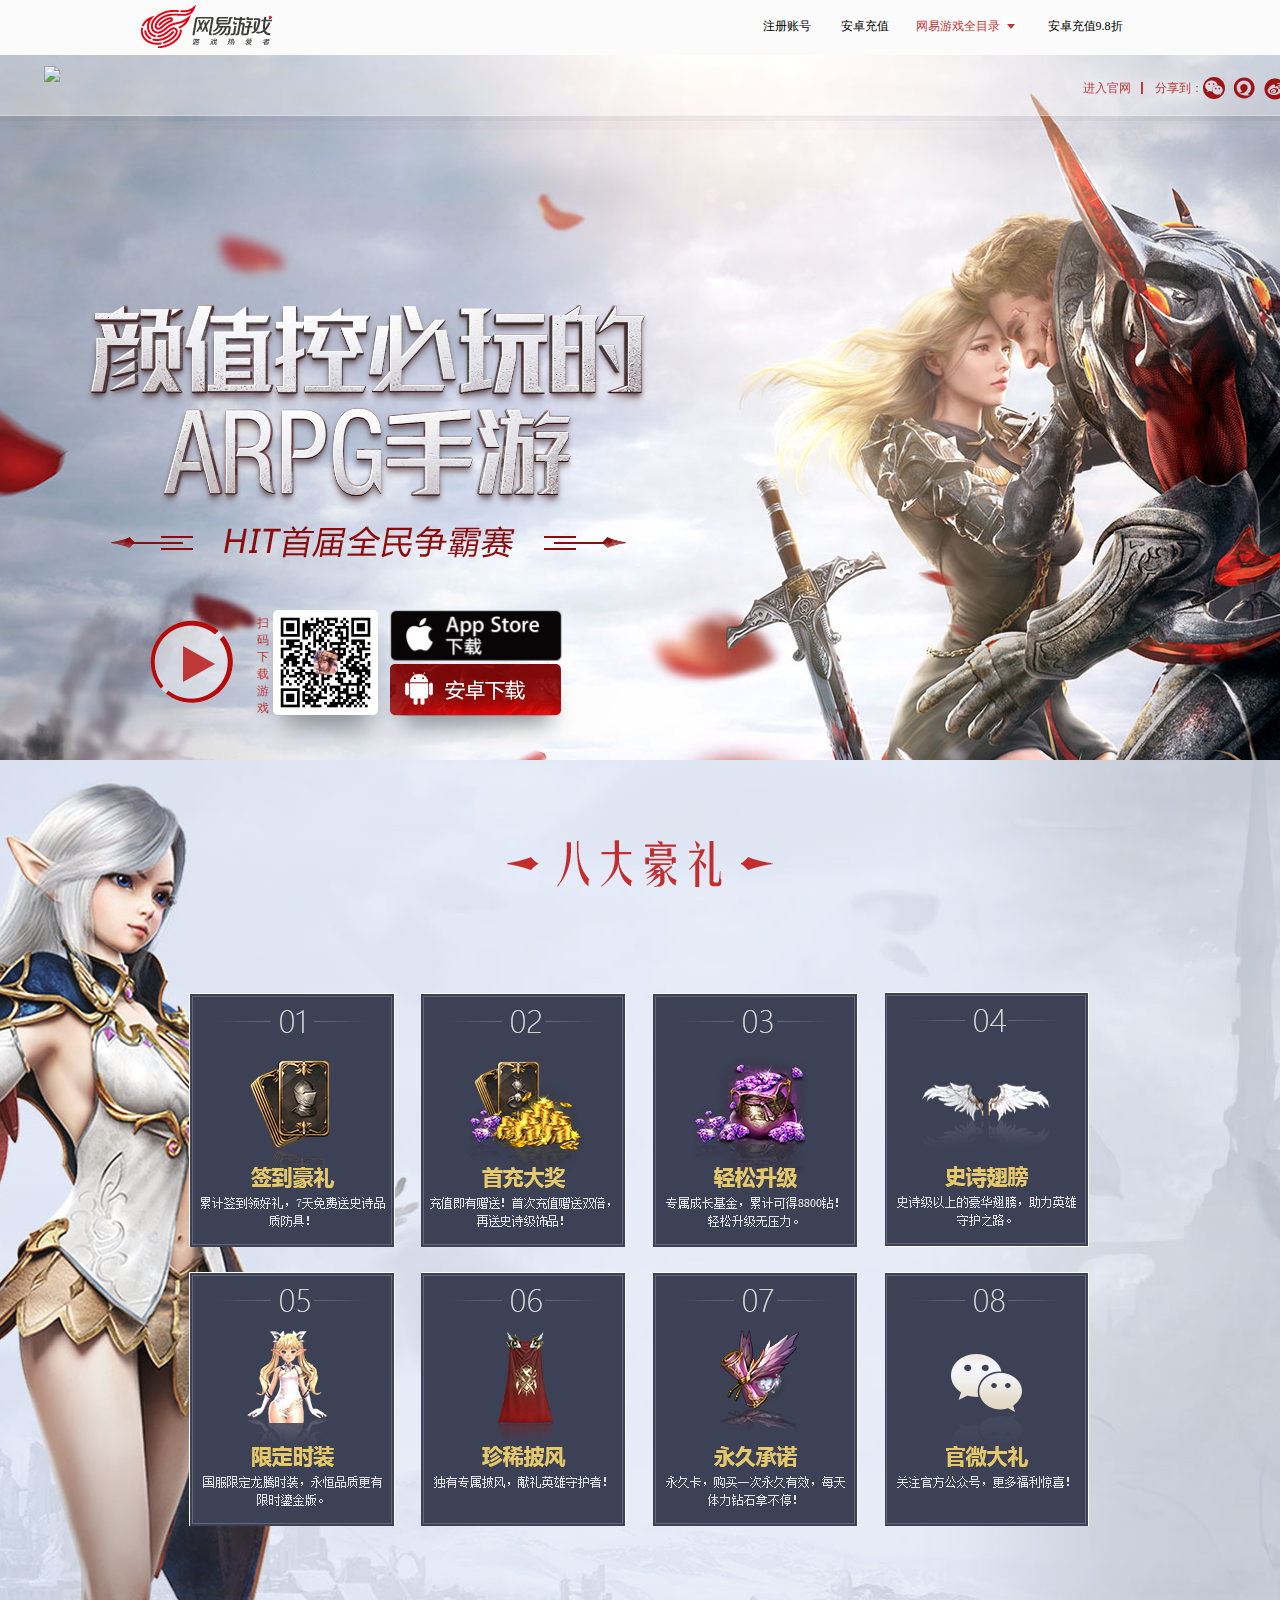
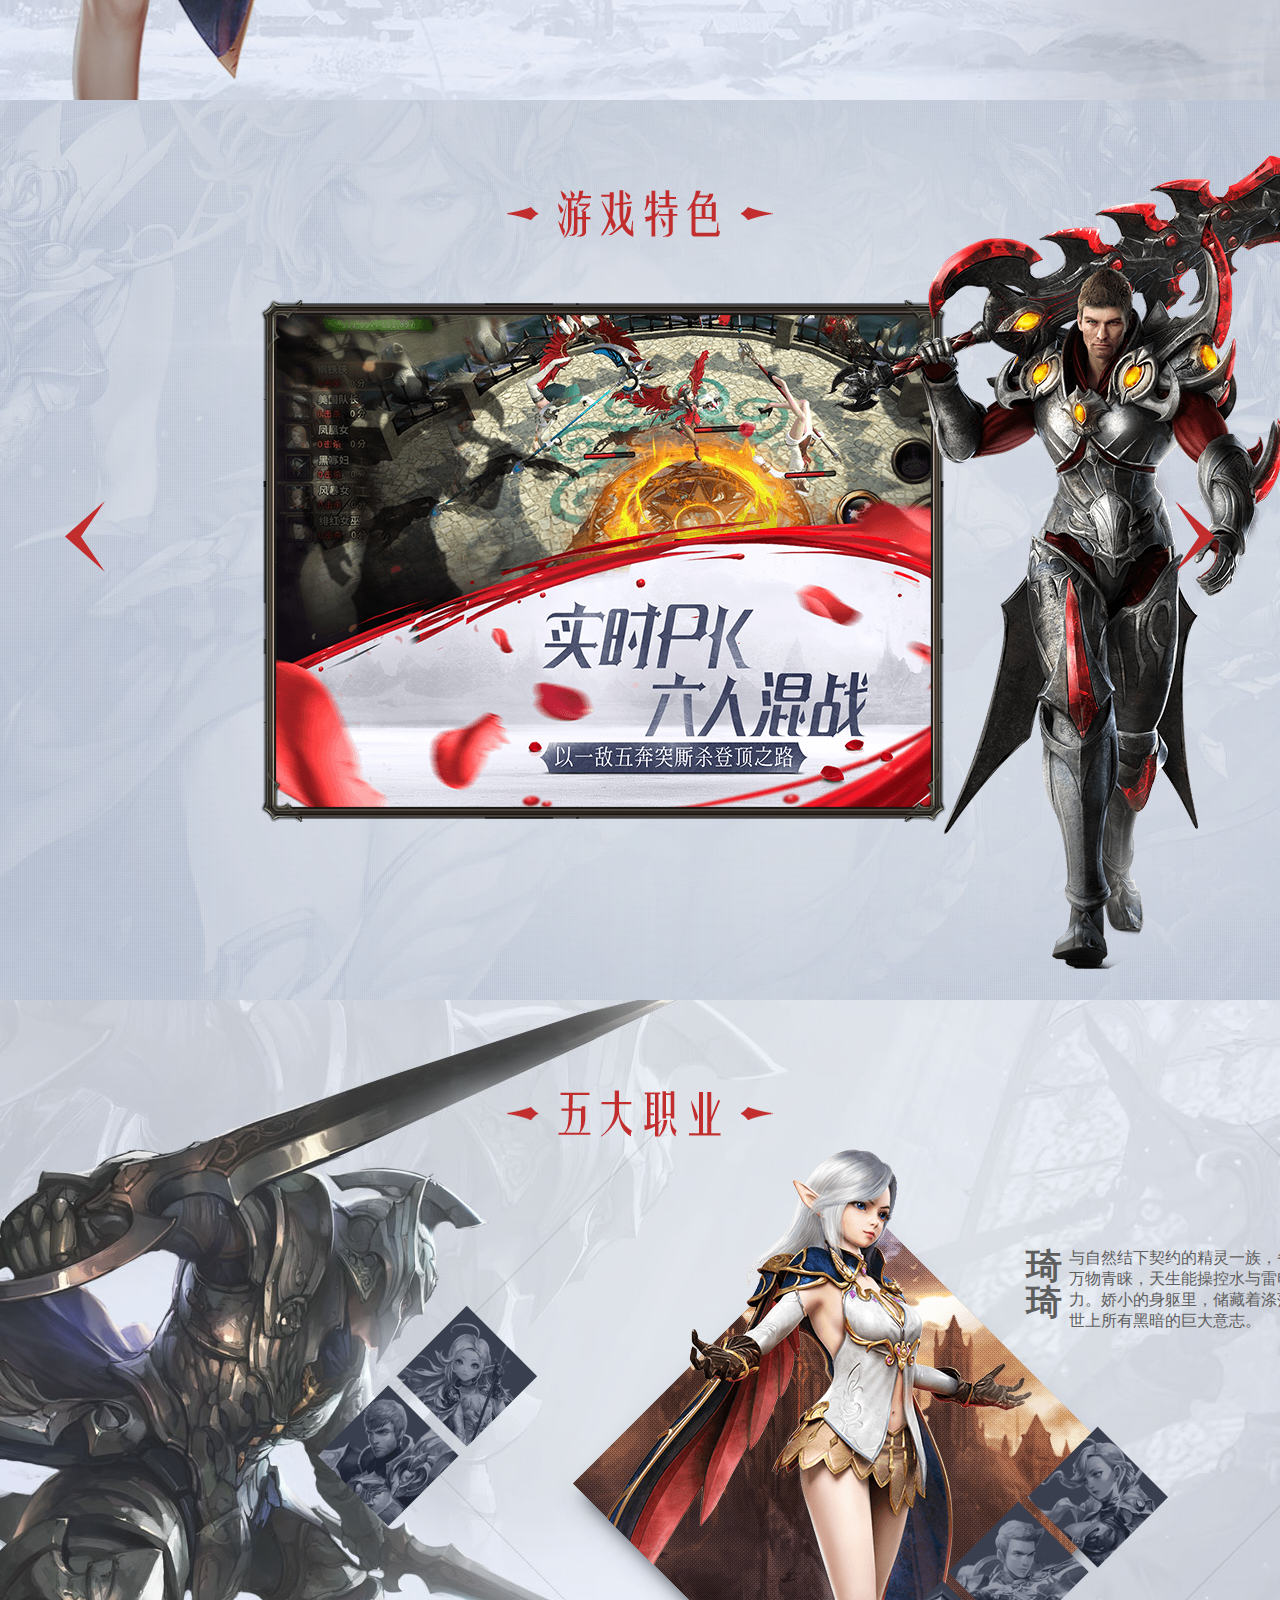
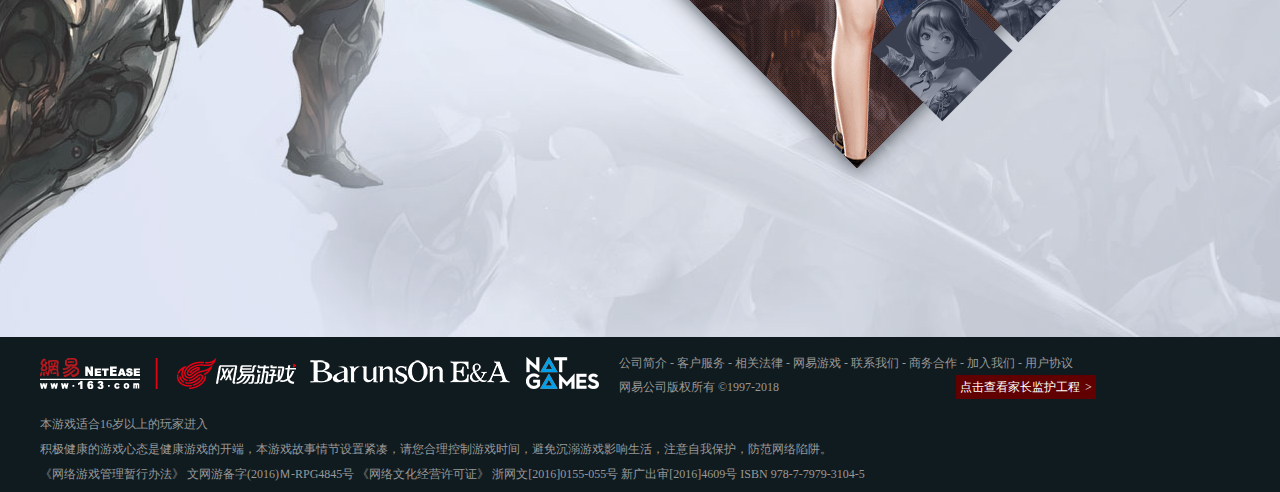
==== home.html @ b58228ae "yy" ====
<!DOCTYPE html>

<html lang="en">
<head>
    <meta charset="UTF-8">
    <title>Title</title>
    <link rel="stylesheet"  href="home.css">
    <script src="home.js"></script>
</head>
<body>
 <div id="header">
     <div id="NIE-topBar" >
         <div id="NIE-mian " class="all_with" >
             <div class="NIE-left"></div>
             <ul class="NIE-right">
                 <li class=""><a>注册账号</a></li>
                 <li><a>安卓充值</a></li>
                 <li class="NIEcontent"><a>网易游戏全目录<span></span></a>
                     <div class="NIE-catalogue NIEtop">
                         <div class="catalogue-left">
                             <b>客户端游戏</b>
                         </div>
                         <div class="catalogue-middle">
                             <b>手机游戏</b>
                         </div>
                         <div class="catalogue-right">
                             <b>游戏辅助</b>
                         </div>
                     </div>
                     <script>
                         var NIEcontent=document.getElementsByClassName("NIEcontent")[0];
                         var NIEtop=document.getElementsByClassName("NIEtop")[0];
                         NIEcontent.onmousemove=function(){
                             NIEtop.style="z-index:999999";
                             NIEtop.style="height:600px";
                             NIEtop.style.transition="height 0.5s";
                         }
                         NIEcontent.onmouseleave=function(){
                             NIEtop.style="height:0px";
                         }
                     </script>
                 </li>
                 <li><a>
                     <div class="NIE-over">
                         <div class="NIEOverTop">安卓充值9.8折</div>
                         <div class="NIEOverBottom">领取网易严选宝箱</div>
                     </div>
                     </a>
                 </li>
             </ul>
         </div>
     </div>
     <div id="NIE-bottomBar">
         <a class="logo">
             <img src="https://webinput.nie.netease.com/img/hit/logo.png/300">
         </a>
         <div class="shareBox">
             <div class="official"><a>进入官网</a></div>
             <div class="share_right"><span>分享到：</span>
                 <ul class="share-img">
                     <li><a class="svgimg"><svg t="1525690722180" class="icon" style="" viewBox="0 0 1024 1024" version="1.1" xmlns="http://www.w3.org/2000/svg" p-id="9076" xmlns:xlink="http://www.w3.org/1999/xlink" width="22" height="22"><defs><style type="text/css"></style></defs><path d="M512 0c-282.784 0-512 229.248-512 512s229.248 512 512 512 512-229.248 512-512-229.248-512-512-512zM393.12 670.048c-39.264 0-76.672-6.816-110.88-19.04l-96.032 64.224 0-3.872 31.136-92.768c-69.984-46.016-115.392-118.592-115.392-200.512 0-139.136 130.368-251.968 291.168-251.968 146.56 0 267.456 93.792 287.808 215.744-61.184 1.76-288.192 26.048-263.232 287.104-8.128 0.576-16.288 1.088-24.576 1.088zM820.576 778.08l19.808 71.04-73.568-44.352c-28.544 10.176-59.776 15.872-92.544 15.872-135.04 0-244.512-95.168-244.512-212.608s109.472-212.608 244.512-212.608c135.04 0 244.512 95.168 244.512 212.608 0 69.664-38.688 131.264-98.176 170.048zM328.352 335.84c0 22.176-17.984 40.16-40.16 40.16s-40.16-17.984-40.16-40.16c0-22.176 17.984-40.16 40.16-40.16s40.16 17.984 40.16 40.16zM537.248 335.84c0 22.176-17.984 40.16-40.16 40.16s-40.16-17.984-40.16-40.16c0-22.176 17.984-40.16 40.16-40.16s40.16 17.984 40.16 40.16zM639.264 544.704c0 22.176-17.984 40.16-40.16 40.16s-40.16-17.984-40.16-40.16c0-22.176 17.984-40.16 40.16-40.16s40.16 17.984 40.16 40.16zM800.544 544.704c0 22.176-17.984 40.16-40.16 40.16s-40.16-17.984-40.16-40.16c0-22.176 17.984-40.16 40.16-40.16s40.16 17.984 40.16 40.16z" fill="#9E1414" p-id="9077"></path></svg></a></li>
                     <li><a class="svgimg"><svg t="1525689443230" class="icon" style="" viewBox="0 0 1024 1024" version="1.1" xmlns="http://www.w3.org/2000/svg" p-id="6026" xmlns:xlink="http://www.w3.org/1999/xlink" width="22" height="22"><defs><style type="text/css"></style></defs><path d="M521.678 28.512c-267.808 0-484.979 217.090-484.979 484.979s217.090 484.979 484.979 484.979c267.808 0 484.979-217.090 484.979-484.979s-217.090-484.979-484.979-484.979zM788.614 836.947c-133.951 59.778-304.591 12.422-378.727-13.722-58.202-18.066-109.54-51.658-149.458-95.745-0.996-0.582-2.115-0.914-3.116-1.468 0.621 0.005 1.263 0.004 1.98 0.208-53.275-59.477-85.708-137.977-85.708-224.028 0-185.723 150.517-336.196 336.18-336.196 185.682 0 336.18 150.517 336.18 336.196 0 119.473-62.356 224.283-156.277 283.881 8.39 10.521 33.034 32.927 99.031 50.907zM675.788 552.381l-0.002-0.208c4.893-16.043 7.553-33.034 7.553-50.571 0-95.745-77.574-173.347-173.323-173.347s-173.347 77.574-173.347 173.347c0 62.412 33.121 116.977 82.604 147.477l-1.566 0.327c-26.512 47.065-76.892 78.901-134.765 78.901-8.057 0-15.883-0.876-23.632-2.113 0.372 0.397 0.857 0.857 1.209 1.263 40.494 21.276 86.543 33.498 135.498 33.498 132.278 0 243.917-87.98 279.812-208.605z" fill="#9E1414" p-id="6027"></path></svg></a></li>
                     <li><a class="svgimg"><svg t="1525689547103" class="icon" style="" viewBox="0 0 1024 1024" version="1.1" xmlns="http://www.w3.org/2000/svg" p-id="6842" xmlns:xlink="http://www.w3.org/1999/xlink" width="24" height="24"><defs><style type="text/css"></style></defs><path d="M468.948485 567.226812c-9.943466 0-18.006096 8.194636-18.006096 18.296715 0 10.104125 8.06263 18.294668 18.006096 18.294668 9.955746 0 18.022469-8.190543 18.022469-18.294668C486.96993 575.420425 478.904231 567.226812 468.948485 567.226812z" p-id="6843" fill="#9E1414"></path><path d="M452.398554 476.909807c-98.516758 13.845333-170.968883 77.792761-161.829735 142.832056 9.140171 65.037249 96.416933 106.535385 194.927551 92.690052 98.528014-13.847379 170.982186-77.794807 161.837922-142.830009C638.192074 504.561587 550.926568 463.062428 452.398554 476.909807zM467.305055 694.718485c-58.59042 11.386328-113.90626-19.583011-123.547851-69.174476-9.639544-49.593512 30.04734-99.029434 88.642876-110.417809 58.599629-11.392468 113.913423 19.576871 123.552967 69.168336C565.595662 633.889071 525.901615 683.324994 467.305055 694.718485z" p-id="6844" fill="#9E1414"></path><path d="M510.976694 62.34493c-248.313435 0-449.610044 201.298656-449.610044 449.610044 0 248.313435 201.296609 449.610044 449.610044 449.610044 248.311389 0 449.610044-201.296609 449.610044-449.610044C960.586738 263.642562 759.288083 62.34493 510.976694 62.34493zM477.958696 768.477372c-154.202011 0-279.211143-81.914638-279.211143-182.953845 0-101.041254 187.218986-260.579807 258.840186-260.579807 30.0412 0 88.965218 22.73991 47.731094 94.771457-2.874467 5.03876 92.997044-41.87676 145.405671-11.021008 52.408627 30.859845 0 80.45131 0 85.959767 0 5.510504 105.253182 5.510504 105.253182 90.86959C755.976664 686.562734 632.163777 768.477372 477.958696 768.477372zM697.381128 394.368906c-17.365506-20.936845-53.06559-16.07921-53.06559-16.07921-7.460925 0.217964-13.239536-5.201465-13.239536-12.426007l0-5.106298c0-7.191796 5.789866-13.956873 12.923334-15.045671 0 0 42.533722-10.854209 75.083046 18.900465 32.544207 29.756721 18.596544 84.040045 18.596544 84.040045-1.168616 7.275707-8.170077 12.936637-15.394618 12.936637l-11.834536 0c-7.129374 0-11.384281-5.557576-9.298783-12.416797C701.149964 449.173093 714.742541 415.309844 697.381128 394.368906zM820.23313 465.303468c-1.170662 10.789741-11.229762 19.430538-22.107507 19.430538l-8.351202 0c-10.945283 0-18.364253-8.668427-16.721847-19.35993 0 0 15.470343-65.494667-20.334117-117.691469-35.806507-52.194756-119.870088-43.272549-119.870088-43.272549-11.086499 0.190335-19.780509-8.082072-19.780509-18.912745l0-9.6815c0-10.865465 8.731872-19.783579 19.504216-20.001543 0 0 87.599104-8.011464 147.270135 49.293683C839.514265 362.412077 820.23313 465.303468 820.23313 465.303468z" p-id="6845" fill="#9E1414"></path><path d="M404.399353 595.809801c-18.032702 8.408507-27.458375 26.359344-21.053502 40.098253 6.402827 13.735839 26.216081 18.049075 44.249807 9.643638 18.038842-8.408507 27.456329-26.359344 21.058618-40.098253C442.24531 591.717599 422.434102 587.398224 404.399353 595.809801z" p-id="6846" fill="#9E1414"></path></svg></a></li>
                     <li><a class="svgimg"><svg t="1525689921163" class="icon" style="" viewBox="0 0 1024 1024" version="1.1" xmlns="http://www.w3.org/2000/svg" p-id="7765" xmlns:xlink="http://www.w3.org/1999/xlink" width="22" height="22"><defs><style type="text/css"></style></defs><path d="M698.280851 403.06383H342.876596l233.940425 40.034042-251.370212 205.072341h381.548936l-225.497873-48.748936 216.782979-196.357447z" fill="#9E1414" p-id="7766"></path><path d="M512 0a512 512 0 1 0 512 512A512 512 0 0 0 512 0z m332.8 420.221277l-130.178723 108.93617 43.302127 277.787234c-8.714894 8.714894-8.987234 8.714894-17.702127 8.714893l-225.770213-138.893617-226.314894 138.893617c-17.429787 0-19.06383 0-19.06383-8.714893l31.046809-277.787234-136.170213-121.46383-47.114893-31.86383h-13.344681v-1.361702l13.344681 1.361702h269.34468l34.587234-61.821276L507.370213 130.723404h17.429787l95.319149 183.285107 34.587234 61.821276h234.212766c8.714894 0 8.714894-5.174468 8.714894 3.540426z" fill="#9E1414" p-id="7767"></path></svg></a></li>
                     <li><a class="svgimg"><svg t="1525688940741" class="icon" style="" viewBox="0 0 1024 1024" version="1.1" xmlns="http://www.w3.org/2000/svg" p-id="5518" xmlns:xlink="http://www.w3.org/1999/xlink" width="21" height="21"><defs><style type="text/css"></style></defs><path d="M512 0C229.376 0 0 229.376 0 512s229.376 512 512 512 512-229.376 512-512S794.624 0 512 0z m320.512 576.512h-256v256H448.512v-256h-256V448.512h256v-256h128v256h256v128z" p-id="5519" fill="#9E1414"></path></svg></a></li>
                 </ul>
             </div>
         </div>
     </div>
 </div>
 <div id="wrp">
     <div id="first-page">
         <div class="aside content">
             <img src="image/content.png">
             <div class="content_text">
                 <div class="content_left">
                     <div class="left_sql"></div>
                     <span></span>
                 </div>
                 <div class="content_middle">
                     <img src="image/pageone_erweima.png">
                 </div>
                 <div class="content_right">
                     <div class="top_button">
                     </div>
                     <div class="botton_button">
                     </div>
                 </div>
             </div>
         </div>
     </div>
     <div id="second-page">
         <div class="second_confirm confirm">
             <span id="secondRemove"></span>
             <script>
             </script>
             <a class="secondLeft"></a>
             <a class="secondRight"></a>
             <div class="second_wall">
                 <div class="second_wrap">
                     <div class="listone">
                         <h1>01&nbsp;签到豪礼</h1>
                         <div class="line"></div>
                     </div>
                     <div class="listone">
                         <h1>02&nbsp;首充大奖</h1>
                         <div class="line"></div>
                     </div>
                     <div class="listone">
                         <h1>03&nbsp;轻松升级</h1>
                         <div class="line"></div>
                     </div>
                     <div class="listone">
                         <h1>04&nbsp;史诗翅膀</h1>
                         <div class="line"></div>
                     </div>
                     <div class="listone">
                         <h1>05&nbsp;限定时装</h1>
                         <div class="line"></div>
                     </div>
                     <div class="listone">
                         <h1>06&nbsp;珍惜披风</h1>
                         <div class="line"></div>
                     </div>
                     <div class="listone">
                         <h1>07&nbsp;永久承诺</h1>
                         <div class="line"></div>
                     </div>
                     <div class="listone">
                         <h1>08&nbsp;官微大礼</h1>
                         <div class="line"></div>
                     </div>
                 </div>
             </div>
         </div>
         <div class="eight_page">
             <img src="image/title-hl_2209bf4.png">
         </div>
         <ul class="second_list">
             <li class="list1" date="0" name="list"></li>
             <li class="list2" date="1" name="list"></li>
             <li class="list3" date="2" name="list"></li>
             <li class="list4" date="3" name="list"></li>
             <li class="list5" date="4" name="list"></li>
             <li class="list6" date="5" name="list"></li>
             <li class="list7" date="6" name="list"></li>
             <li class="list8" date="7" name="list"></li>
         </ul>
         <script>
         </script>
     </div>
     <div id="third-page">
       <div class="feature">
       </div>
         <div class="third_button">
             <a class="thirdLeft" ></a>
             <a class="thirdRight"></a>
         </div>
         <div class="all_img">
             <div class="thirdChange">
                 <div class="third1 third">
                     <img src="image/ts-2-3_707e763.png">
                     <img src="image/ts-2-2_1945a66.png">
                 </div>
                 <div class="third2 third">
                     <img src="image/ts-1-3_7b8d61f.png">
                     <img src="image/ts-1-2_1e4c878.png">
                 </div>
                 <div class="third3 third">
                   <img src="image/ts-5-3_d9b5e34.png">
                   <img src="image/ts-5-2_32ed430.png">
                 </div>
                 <div class="third4 third">
                     <img src="image/ts-4-3_824f643.png">
                     <img src="image/ts-4-2_0fee1e9.png">
                 </div>
                 <div class="third5 third">
                     <img src="image/ts-2-3_707e763.png">
                     <img src="image/ts-2-2_1945a66.png">
                 </div>
             </div>
         </div>
     </div>
     <div id="fourth-page">
       <div class="fiveImg">
       </div>
         <div class="small">
             <a class="smallone smallAll " date="0" judge="0" uage="0">
                 <img src="image/selected_9abb014.png">
             </a>
             <a class="smalltow smallAll " date="1" judge="0" uage="0">
                 <img src="image/selected_9abb014.png">
             </a>
             <a class="smallthree smallAll " date="2" judge="0" uage="0">
                 <img src="image/selected_9abb014.png">
             </a>
             <a class="smallfour smallAll " date="3" judge="0" uage="0">
                 <img src="image/selected_9abb014.png">
             </a>
             <a class="smallfive smallAll " date="4" judge="0" uage="0">
                 <img src="image/selected_9abb014.png">
             </a>
         </div>
         <div class="bottom">
             <div class="fourthone four1">
                 <h1>琦琦</h1>
                 <p>与自然结下契约的精灵一族，备受万物青睐，天生能操控水与雷电之力。娇小的身躯里，储藏着涤荡掉世上所有黑暗的巨大意志。</p>
             </div>
             <div class="fourthone four2">
                 <h1>卢卡斯</h1>
                 <p>游走在光暗之间的独行者，年轻而孤高。双刀是他从不离身的武器，是他戏弄于鼓掌间的艺术，更是他的勋章，见证了他不曾旁落的胜利。</p>
             </div>
             <div class="fourthone four3">
                 <h1>莉娜</h1>
                 <p>冷漠与炙热交织的游猎者，游弋在战场边缘。鸣箭在暗影中沉寂，静待最后的致命一击。箭羽划破时空，独留下失败者的残吼。</p>
             </div>
             <div class="fourthone four4">
                 <h1>修高</h1>
                 <p>女神最忠实的信徒。背负巨剑行走在大地，传递神的旨意。剑身宽厚，一如他的性格，筑起了守护的长堤。</p>
             </div>
             <div class="fourthone four5">
                 <h1>埃尼卡</h1>
                 <p>没有人比她更深谙杀戮的美妙。提着长镰的她，游弋在晨昏交替中，携死神而至。刃上淬满敌人的鲜血，只给对方留下长眠和经久的恐惧。</p>
             </div>
         </div>
         <div class="footer">
             <div class="foot-top footAll">
               <div class="footimg">
                  <img src="image/netease.2.png">
                   <img src="image/nie.2.png">
                   <img src="image/bq-logo1_c5b9ab6.png">
                   <img src="image/natgames.2.png">
               </div>
                 <div class="foottext">
                     <div class="bottontext">
                         点击查看家长监护工程<span style="padding-left: 5px;">&gt;</span>
                     </div>
                     <p>公司简介 - 客户服务 - 相关法律 - 网易游戏 - 联系我们 - 商务合作 - 加入我们 - 用户协议</p>
                     <p>网易公司版权所有 ©1997-2018</p>
                 </div>

             </div>
             <div class="foot-bottom footAll">
                 <p>本游戏适合16岁以上的玩家进入</p>
                 <p>积极健康的游戏心态是健康游戏的开端，本游戏故事情节设置紧凑，请您合理控制游戏时间，避免沉溺游戏影响生活，注意自我保护，防范网络陷阱。</p>
                 <p>《网络游戏管理暂行办法》 文网游备字(2016)Ｍ-RPG4845号 《网络文化经营许可证》 浙网文[2016]0155-055号 新广出审[2016]4609号 ISBN 978-7-7979-3104-5</p>
             </div>
         </div>
     </div>
     <div class="wrapvideoTop">
         <div class="wrapvideo">
             <video controls="controls" src="shipin.mp4"  width="900" height="382" preload style="background-color: black;">
                 <source src="shipin.mp4" type="video/mp4">
             </video>
             <a id="stopvideo"></a>
         </div>
     </div>

 </div>
</body>
<script>

</script>
<script src="home.js"></script>
</html>
---- home.css ----
*{
    margin: 0;
    padding: 0;
}
body{

}
.clearfix{
    clear: both;
}
#header{
    width: 100%;
    position: fixed;
    left: 0;
    top: 0;
    z-index: 1000;
}
.container{

}
#NIE-topBar{

    position: relative;
    z-index: 1000;
    background: #FBFBFB;
    width: 100%;
    height: 55px;
}

#NIE-bottomBar{

}
.all_img{
    width: 100%;
    overflow: hidden;
    height: 1000px;
    position: relative;
}
.thirdChange{
    width: 6144px;
    position: absolute;height: 1000px;
    left: 0px;

}
.third1{
    width: 1536px;
    position: absolute;
    height: 1000px;
    left: 0px;
    overflow: hidden;
}
.third5{
    width: 1536px;
    position: absolute;
    height: 1000px;
    left: 6144px;
    overflow: hidden;
}
.third2{
    width: 1536px;
    position: absolute;
    height: 1000px;
    left: 1536px;
    overflow: hidden;
}
.third3{
    width: 1536px;
    position: absolute;
    height: 1000px;
    left:3072px;
    overflow: hidden;
}
.third4{
    width: 1536px;
    position: absolute;
    height: 1000px;
    left: 4608px;
    overflow: hidden;
}
.all_with{
    width: 1000px;
    margin: 0 auto;

}
.NIE-left{
    margin-top: 5px;
    margin-bottom: 6px;
    width: 133px;
    height: 44px;
    display: block;
    background: url("image/top1.png");
    float: left;

}
.NIE-right{
    list-style: none;
    float: right;
}
.NIE-right li{
    float: left;
    height: 52px;
    line-height: 53px;
    font-size: 12px;
    padding:0px 13px ;
    position: relative;
    margin-right: 4px;
    transition: background ease-in-out 0.33s;

}
.NIE-right>li:nth-child(3){
    color: #BF3838;
    margin-left: -3px!important;
    position: relative;
}
.NIE-right>li:nth-child(3) span{
    display: inline-block;
    width: 14px;
    vertical-align:middle;
    height:14px;
    background: white;
    position: relative;
    margin-left: 3.5px;
    top: -2px;
}
.NIE-right>li:nth-child(3) span:after{
    content: "";
    position: absolute;
    left:50%;
    top: 50%;
    margin-left: -3.5px;
    margin-top: -0.8px;
    /*margin-left: 2px;*/
    border-left: 4px solid transparent;
    border-right: 4px solid transparent;
    border-top:5px solid #BF3838;
}
.NIE-right li:nth-child(4){
    text-align: center;
    height: 52px;
    width: 100px;
    padding: 0px 1px!important;
}

.NIE-over{
    height: 55px;
    overflow:hidden;
    text-align: center;
    position: relative;
}
.NIEOverTop{
    width:100%;
    height: 55px;
    text-align: center;
    position: absolute;
    opacity: 1;
    top: 0px;

}
.NIEOverBottom{
    height: 55px;
    width:100%;
    position: absolute;
    top: 55px;
}
.NIE-right li:after{
    content: "";
    width: 100%;
    height: 3.5px;
    background:#BF3838;
    position: absolute;
    left:0;
    bottom: 0;
    margin-bottom: -3.5px;
    opacity: 0;
}
.NIE-active{
    color:#BF3838 ;
    background-color: #F3F3F3;
    background-image: -webkit-linear-gradient(top,#F3F3F3 0,#FEFEFE 52px);
    background-image: linear-gradient(top,#F3F3F3 0,#FEFEFE 52px);

}
li.NIE-active:after{
    display: block;
    opacity: 1;
}

.NIE-right>li:hover {
    background-color: #F3F3F3;
    background-image: -webkit-linear-gradient(top,#F3F3F3 0,#FEFEFE 52px);

}
.NIE-right>li:hover:after{
    opacity: 1;
}
.NIE-catalogue{
    width: 1000px;
    background: white;
    position: absolute;
    left: -762px;
    top:55px;
    opacity: 1;
    z-index: 12000;
    height:0 ;
    overflow: hidden;
}
.NIE-catalogue b{
    float: left;
    line-height: 39px;
    color: #bc2e2e;
    display: block;
    width: 100%;
    height: 39px;
    font-size: 14px;
    text-indent: 20px;
    background: #f7f7f8;
    overflow: hidden;
    clear: both;
}
.catalogue-left{
    width: 299px;
    float: left;
    height: 600px;
}
.catalogue-middle{
    width: 568px;
    float: left;
    height: 600px;

}
.catalogue-right{
    width: 131px;
    float: left;
    height: 600px;
}
#NIE-bottomBar{
    border-top: 1px solid #d9d9db;
    height: 90px;
    margin-top: -16px;
    position: relative;
    background: url(image/top2.png) center top no-repeat;
}
#NIE-bottomBar .logo{
    display: block;
    float: left;
    width: 300px;
    height: 162.4px;
    position: absolute;
    top: 26px;
    left: 44px;
}
.log img{
    vertical-align: top;
}
.shareBox{
    float:right ;
    font-size: 12px;
    color:  #BF3838 ;
    padding: 50px 0px;
    margin-right: -604px;
    margin-top: -8px;
}
.share_right span{
    display: block;
    float: left;
;
}
#wrap{
    height: 4100px;
    position: absolute;
}
.share-img{
    list-style: none;
    float: left;
    margin-top: -5px;
}
.share-img li{
    float: left;
    margin-right: 8px;
}
.official{
    height: 12px;
    line-height: 12px;
    float: left;
    padding-right: 10px;
    border-right: 2px solid #BF3838;
}
.share_right{
    padding-left: 12px;
    float: left;
    height: 12px;
    line-height: 12px;
}
#first-page{
    width: 100%;
    position: absolute;
    height: 1000px;
    background: url("image/firstpage.jpg") -190px 242px no-repeat;
    top: -240px;
    left: 0;
}
.content{
    width: 1200px;
    height: 100%;
    margin: 0 auto;
    background: transparent;
    position: relative;
}
.content img{
    display: block;
    width: 656px;
    height: 292px;
    position: absolute;
    left: 0;
    top: 520px;
}
.content_text{
    width: auto;
    height: auto;
    background: transparent;
    position: absolute;
    top: 850px;
    left: 110px;
}
.content_left{
    width: 83px;
    height: 83px;
    float: left;
    margin-top: 10px;
}
.content_middle{
    width: 95px;
    height: 95px;
    float: left;
    padding: 5px;
    border-radius: 5px;
    margin-left: 20px;
    background: white;
    position: relative;
    box-shadow: 0px 22px 25px -10px #898E95;
}
.content_middle img{
   width: 95px;
    height: 95px;
    position: absolute;
    left: 50%;
    top:50%;
    margin-left: -47.5px;
    margin-top: -47.5px;
}
.content_right{
    margin-left: 12px;
    width: 172px;
    height: 90px;
    float: left;
}
.top_button{
    background: url("image/button.png");
    background-size: cover;
    height: 51px;
    width: 100%;
}
.botton_button{
    border-radius: 5px;
    width: 100%;
    background-size: cover;
    background: url("image/android_97a554d.png")-22px -5px;
    height: 55px;
    box-shadow: 0px 20px 23px -12px #898E95;
}
.content_middle:after{
    content: "扫码下载游戏";
    width: 15px;
    height: 90px;
    position: absolute;
    z-index: 6;
    font-size: 12px;
    left: -16px;
    color:#BF3838;
}
.content_left{
 position: relative;
    margin-right: 20px;
}
.left_sql{
    width: 0;
    border-left: 32px solid #BF3838;
    border-top: 18px solid transparent;
    border-bottom: 18px solid transparent;
    position: absolute;
    left: 50%;
    top: 50%;
    z-index: 3;
    margin-left: -9px;
    margin-top: -16px;
}
.content_left span{
    width: 83px;
    height: 83px;
    background: url("image/play.png");
    background-size: cover;
    position: absolute;
    z-index: 2;
    animation: play 1.2s;
    animation-iteration-count:infinite;
    animation-timing-function:linear;
    -webkit-animation-timing-function:linear; /* Safari and Chrome */
}
@keyframes play{
    form{
           transform: rotate(0deg);
    }
    to{
        transform: rotate(360deg);
    }
}
#second-page{
    width: 100%;
    height: 1000px;
    position: absolute;
    top: 760px;
    background:url("image/secondpage.jpg")-190px -55px no-repeat;
    background-size: cover;
}
#third-page{
    width: 100%;
    height: 1000px;
    position: absolute;
    top: 1700px;
    background: url("image/thirdpage.jpg") -200px -30px no-repeat;
}
.eight_page{
    width: 266px;
    margin: 80px  auto 0;
}
.second_confirm{
    display: none;
    width: 780px;
    height: 490px;
    padding: 15px 10px;
    background: indianred;
    position: fixed;
    z-index: 10000;
    left: 50%;
    top: 50%;
    background: url("image/wbg_3c6a137.jpg");
    margin-left: -400px;
    margin-top:-260px ;
}
.line{
    width: 780px;
    height: 0.5px;
    background: black;
}
.secondLeft{
    display: inline-block;
    width: 40px;
    height: 71px;
    position: absolute;
    z-index: 40;
    top: 50%;
    margin-top: -35px;
    margin-left: -60px;
    background: url("image/prev_292338b.png");
}
.second_wrap{
    overflow: hidden;
    width: 6240px;
    position: absolute;
    left:0px;
}
.listone{
    width:780px;
}
.listone h1{
    padding: 10px 0px 25px 30px;
    color: #8D0505;
    font-size: 26px;
}
.second_wall{
    width: 780px;
    height: 1000px;
    position: relative;
    overflow: hidden;

}
.listone{
    float: left;
}
.secondRight{
    display: inline-block;
    background: url("image/prev_292338b.png");
    position: absolute;
    width: 40px;
    height: 71px;
    z-index: 50;
    margin-top: -35px;
    margin-right: -50px;
    transform: rotate(180deg);
    top: 50%;
    right: 0;
}
.second_confirm span{
    width: 35px;
    height: 34px;
    background: url("image/icon-close_28eeeda.png");
    z-index: 40;
    top: 0px;
    position:absolute;
    right:-40px;
}
.second_list{
    width: 928px;
    list-style: none;
    margin: 100px auto 0;
}
.second_list li{
    width: 206px;
    margin: 0 13px 24px;
    height: 255px;
    background: yellow;
    float: left;
}
.list1{
    background: url("image/item-bg_9ced9db.png") no-repeat!important;
}
.list2{
    background: url("image/item-bg_9ced9db.png")-232px 0px no-repeat!important;
}
.list3{
    background: url("image/item-bg_9ced9db.png")-464px 0px no-repeat!important;
}
.list4{
    background: url("image/item-bg_9ced9db.png")-696px 0 no-repeat!important;
}
.list5{
    background: url("image/item-bg_9ced9db.png")0 -279px no-repeat!important;
}
.list6{
    background: url("image/item-bg_9ced9db.png")-232px -279px no-repeat!important;
}
.list7{
    background: url("image/item-bg_9ced9db.png")-464px -279px no-repeat!important;
}
.list8{
    background: url("image/item-bg_9ced9db.png")-696px -279px no-repeat!important;
}
.list1:hover{
    background: url("image/item-bg-h_acdfaff.png") no-repeat!important;
}
.list2:hover{
    background: url("image/item-bg-h_acdfaff.png")-232px 0px no-repeat!important;
}
.list3:hover{
    background: url("image/item-bg-h_acdfaff.png")-464px 0px no-repeat!important;
}
.list4:hover{
    background: url("image/item-bg-h_acdfaff.png")-696px 0 no-repeat!important;
}
.list5:hover{
    background: url("image/item-bg-h_acdfaff.png")0 -279px no-repeat!important;
}
.list6:hover{
    background: url("image/item-bg-h_acdfaff.png")-232px -279px no-repeat!important;
}
.list7:hover{
    background: url("image/item-bg-h_acdfaff.png")-464px -279px no-repeat!important;
}
.list8:hover{
    background: url("image/item-bg-h_acdfaff.png")-696px -279px no-repeat!important;
}
.feature{
    width: 266px;
    height: 48px;
    background: url("image/title-ts_af083aa.png")no-repeat;
    left: 50%;
    top: 0px;
    margin-left: -133px;
  margin-top: 90px;
    position: absolute;
    z-index: 30;
}
.thirdLeft{
    display: inline-block;
    background: url("image/prev_292338b.png");
    position: absolute;
    width: 40px;
    height: 71px;
    z-index: 60;
    margin-top: -35px;
    margin-right: 25px;
    transform: rotate(180deg);
    top: 50%;
    right: 0;
}
.third1 img:nth-child(1){
    position: absolute;
    left:-700px;
    top:200px;
}
.third1 img:nth-child(2){
    position: absolute;
    right:-650px;
    top:-40px;
}
.third2 img:nth-child(1){
    position: absolute;
    left:-700px;
    top:200px;
}
.third2 img:nth-child(2){
    position: absolute;
    right:-1000px;
    top:140px;
}
.third3 img:nth-child(1){
    position: absolute;
    left:-700px;
    top:200px;
}
.third3 img:nth-child(2){
    position: absolute;
    right:-650px;
    top:50px;
}
.third4 img:nth-child(1){
    position: absolute;
    left:-700px;
    top:200px;
}
.third4 img:nth-child(2){
    position: absolute;
    right:-650px;
    top:50px;
}
.third5 img:nth-child(1){
    position: absolute;
    left:-700px;
    top:200px;
}
.third5 img:nth-child(2){
    position: absolute;
    right:-650px;
    top:-40px;
}
.thirdRight{
    display: inline-block;
    background: url("image/prev_292338b.png");
    position: absolute;
    width: 40px;
    height: 71px;
    z-index: 60;
    margin-top: -35px;
    margin-left: 25px;
    top: 50%;
    left: 0;
}
.third_button{
    width: 1200px;
    top: 400px;
    height: 71px;
    position: absolute;
    z-index: 8;
    left: 50%;
    margin-left: -600px;
}
#fourth-page{
    width: 100%;
    position: absolute;
    background: url("image/fourpage.jpg")-170px -55px no-repeat;
    height: 1000px;
    z-index: 1;
    top: 2600px;
}
.fiveImg{
    width: 266px;
    height: 47px;
    background: url("image/title-job_cc76105.png");
    margin: 90px  auto;

}
.small{
    position: absolute;
    width: 1000px;
    height: 400px;
    left: 50%;
    margin-left: -500px;
}
.smallone{
    position: absolute;
    z-index: 10;
    left: 256px;
    top:78px;
    width: 142px;
    background: url("image/avatar-1_0788f28.png");
    height: 142px;
}
.smallAll img{
    width: 153px;
    position: absolute;
    left:50%;
    z-index: -1;
    top: 50%;
    margin-top: -76.5px;
    margin-left: -76.5px;
    opacity: 0;



}
.smallimg{
    width: 142px;
    position: absolute;
    left:50%;
    top: 50%;
    margin-top: -72px;
    margin-left: -72px;
}

.smalltow{
    position: absolute;
    z-index: 10;
    left: 177px;
    top:158px;
    width: 142px;
    background: url("image/avatar-2_1b49ddc.png")no-repeat;
    height: 142px;
}
.smallthree{
    position: absolute;
    z-index: 10;
    left: 887px;
    top:199px;
    width: 142px;
    background: url("image/avatar-3_7f9fe94.png")no-repeat;
    height: 142px;
}
.smallfour{
    position: absolute;
    z-index: 10;
    left: 808px;
    top:274px;
    width: 142px;
    background: url("image/avatar-4_67ff066.png")no-repeat;
    height: 142px;
}
.smallfive{
    position: absolute;
    z-index: 10;
    left: 730.5px;
    top:352.5px;
    width: 142px;
    background: url("image/avatar-5_79c8db5.png")no-repeat;
    height: 142px;
}
.bottom{
    width: 605px;
    height: 605px;
    position: absolute;
    left: 555px;
    top: 195px;
    background: url("image/person-bg_309a69b.png");
}
.fourthone{
    position: absolute;
    z-index: 5;



}
.four1{
    width: 426px;
    height: 620px;
    margin-left:51px;
    position: absolute;
    top: -47px;
    z-index: 5;
    background:url("image/person-2_937d7f4.png");
}
.four2{
    width: 623px;
    height: 571px;
    left: -85px;
    top: -78px;
    background:url("image/person-4_723214e.png")no-repeat;
    opacity: 0;
}
.four3{
    width: 446px;
    height: 604px;
    left: 87px;
    top: -61px;
    background:url("image/person-5_edd37b6.png");
    opacity: 0;

}
.four4{
    width: 661px;
    height: 713px;
    background:url("image/person-3_47d7837.png");
    left: 15px;
    top: -140px;
    opacity: 0;
}
.four5{
    width: 622px;
    height: 787px;
    top:-95px;
    left: -60px;
    background:url("image/person-1_d19fd0a.png");
    opacity: 0;
}
.fourthactive{
    opacity: 1;
}
.four1  h1{
    width: 30px;
    font-size: 36px;
    line-height: 36px;
    color: #5E5E5E;
    float: left;
    margin-left: 420px;
    margin-top: 100px;
}
.four1 p{
    position: absolute;
    display: block;
    left: 463px;
    top: 100px;
    width: 255px;
    color: #5E5E5E;
}
.four2  h1{
     width: 30px;
     font-size: 36px;
     line-height: 36px;
     color: #5E5E5E;
     float: left;
     margin-left: 555px;
     margin-top: 133px;
 }
.four2 p{
    position: absolute;
    display: block;
    left: 600px;
    top: 132px;
    width: 255px;
    color: #5E5E5E;
}
.smallAll{
}
.four3  h1{
    width: 30px;
    font-size: 36px;
    line-height: 36px;
    color: #5E5E5E;
    float: left;
    margin-left: 385px;
    margin-top: 121px;
    opacity: 0;

}
.four3 p{
    position: absolute;
    display: block;
    left: 425px;
    top: 116px;
    width: 255px;
    color: #5E5E5E;
    opacity: 0;

}
.four4  h1{
    width: 30px;
    font-size: 36px;
    line-height: 36px;
    color: #5E5E5E;
    float: left;
    margin-left: 456px;
    margin-top: 196px;
    opacity: 0;

}
.four4 p{
    position: absolute;
    display: block;
    left: 497px;
    top: 194px;
    width: 255px;
    color: #5E5E5E;
    opacity: 0;

}
.four5  h1{
    width: 30px;
    font-size: 36px;
    line-height: 36px;
    color: #5E5E5E;
    float: left;
    margin-left: 530px;
    margin-top: 150px;
    opacity: 0;
}
.four5 p{
    position: absolute;
    display: block;
    left: 573px;
    top: 149px;
    width: 255px;
    color: #5E5E5E;
    opacity: 0;

}
.footer{
    width: 100%;
    background: #101B1F;
    height: 155px;
    margin-top: 800px;
}
.footAll{
    width: 1200px;
    margin: 0 auto;
}
.foot-top{
  padding-top: 20px;
    position: relative;
}
.foot-bottom{

}
.footimg img:nth-child(3){
    margin-left: 10px;
    position: relative;
    top: -5px;
}
.footimg img:nth-child(4){
    margin-left: 12px;
}
.footimg{
    float: left;
}
.foottext{
    float: left;
}
.foottext {
    font-size: 12px;
    color: #999999;
    margin-top: -2px;
    margin-left: 20px;
}
.foottext p:nth-child(2){
    margin-bottom: 7px;
}
.bottontext{
    text-align: center;
    width: 140px;
    height: 24px;
    line-height: 24px;
    background: #610000;
    position: absolute;
    right: 144px;
    top: 38px;
    color: white;
}
.foot-bottom{
    padding-top: 20px;
    clear: both;
    font-size: 12px;
    color: #999999;
}
.foot-bottom p{
    margin-bottom: 8px;
}
.NIE-catalogue{
    opacity: 0.95;
}
.wrapvideo{
    width: 900px;
    height: 382px;
    position: relative;
    z-index: 1200;
    left: 50%;
    top: 50%;
    margin-left: -450px;
    margin-top: -191px;
}
.wrapvideoTop{
    position: fixed;
    z-index: 8000;
    width: 100%;
    height: 100%;
    background: #4A4848;
    background:rgba(74,72,72,.9);
    display: none;

}
.wrapvideoTop a{
    width: 35px;
    height: 34px;
    background: url("image/icon-close_28eeeda.png");
    z-index: 40;
    top: 0px;
    position:absolute;
    right:-40px;
}
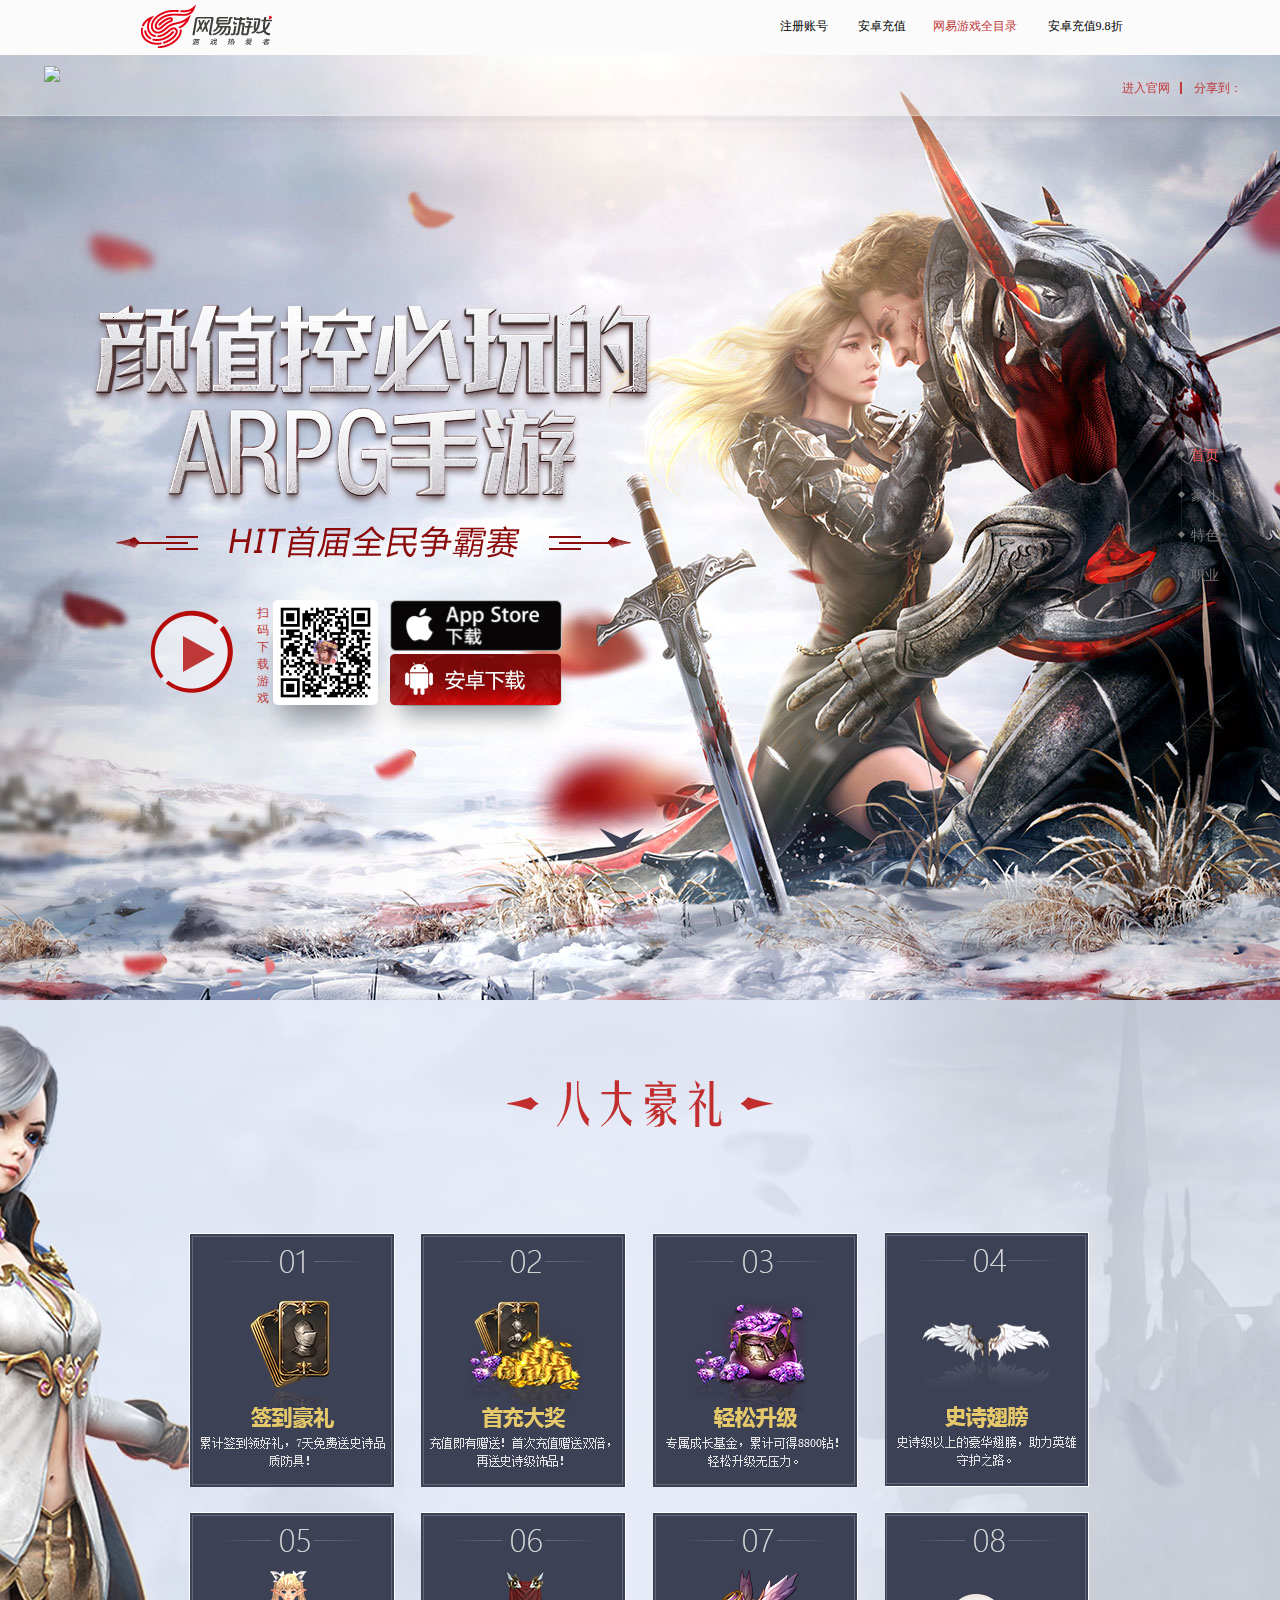
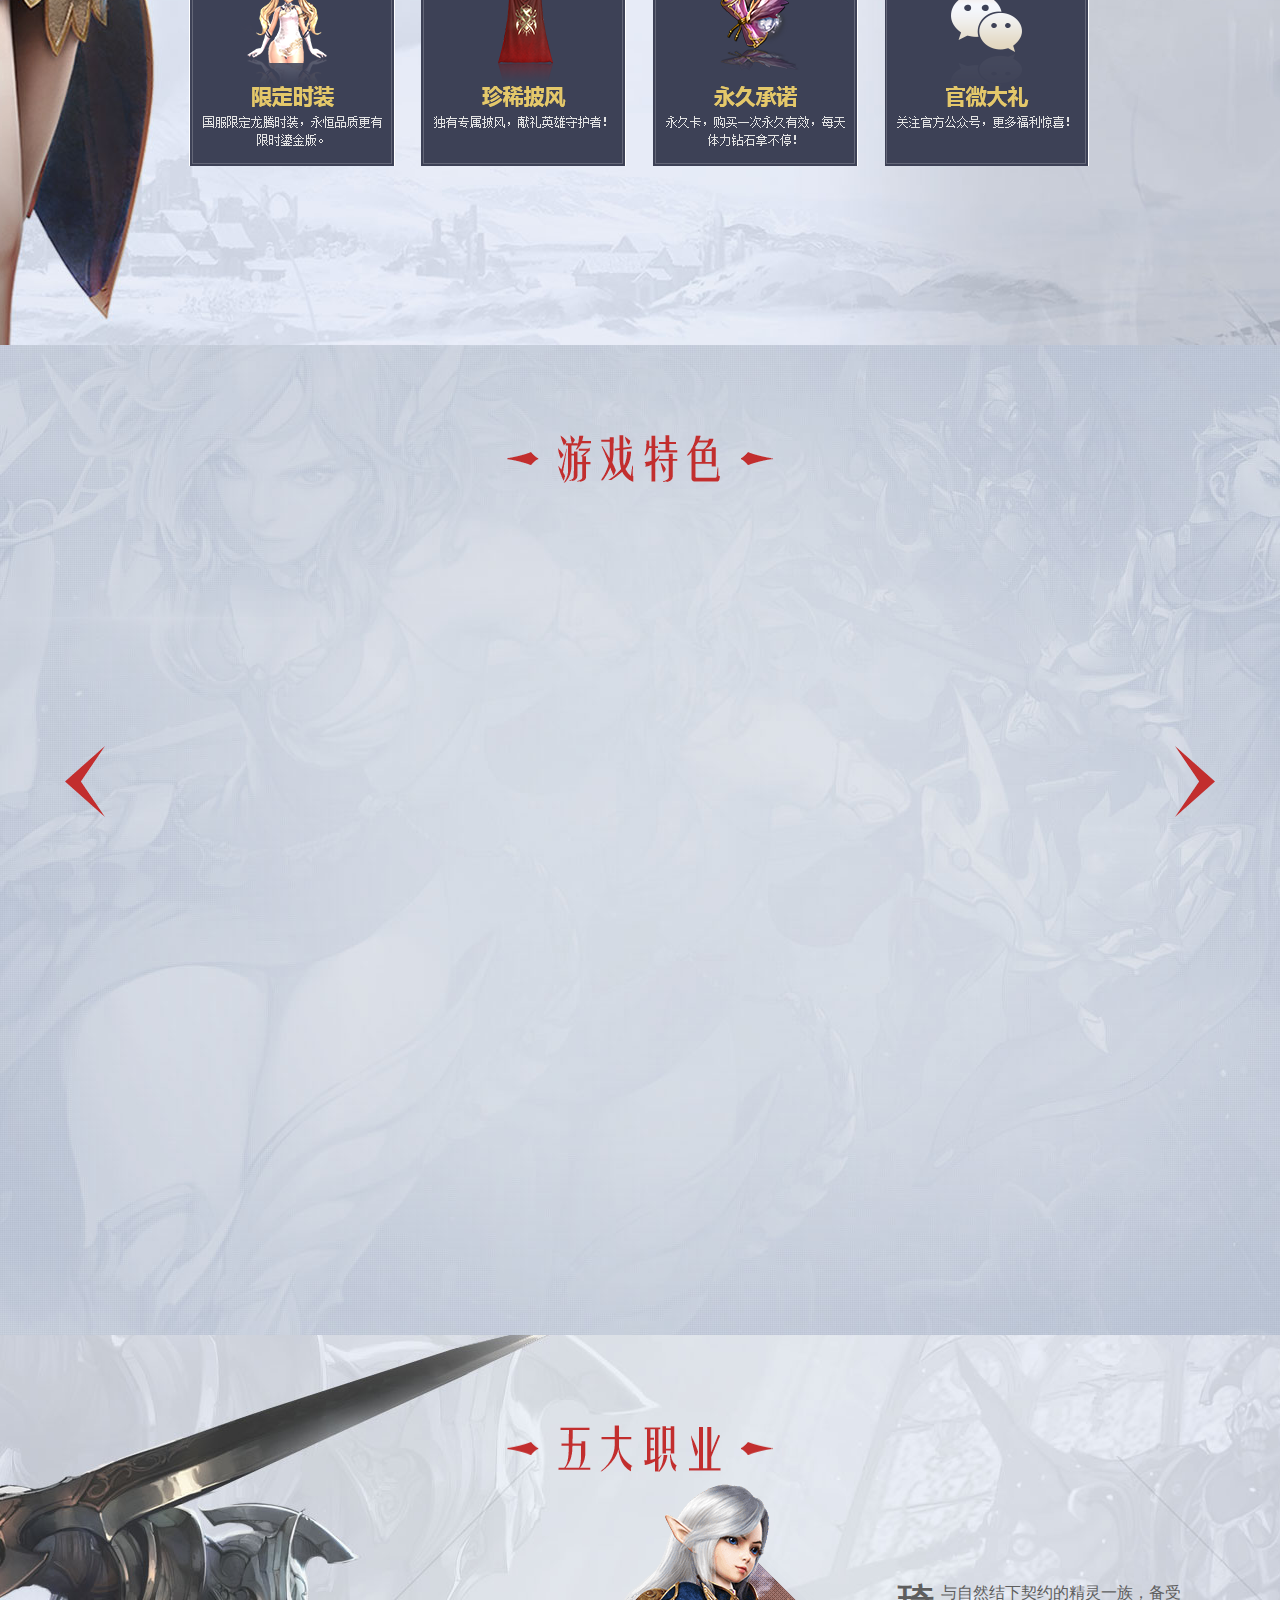
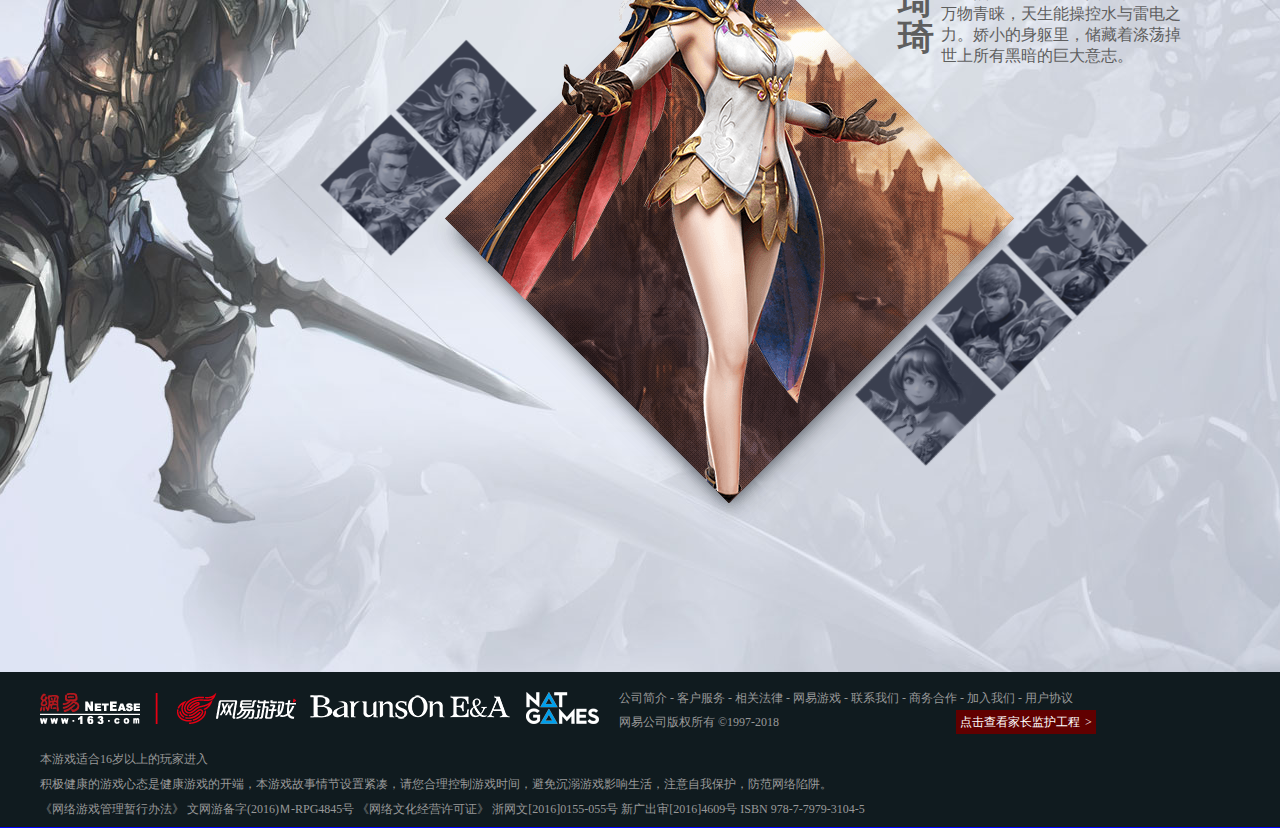
==== commit fd0e6ddd: "1" ====
--- a/home.html
+++ b/home.html
@@ -5,9 +5,11 @@
     <meta charset="UTF-8">
     <title>Title</title>
     <link rel="stylesheet"  href="home.css">
+
+    <script src="jquery-3.2.1.min.js"></script>
     <script src="home.js"></script>
 </head>
-<body>
+<body >
  <div id="header">
      <div id="NIE-topBar" >
          <div id="NIE-mian " class="all_with" >
@@ -19,12 +21,147 @@
                      <div class="NIE-catalogue NIEtop">
                          <div class="catalogue-left">
                              <b>客户端游戏</b>
+                             <div class="moregame">更多热门端游</div>
+                             <div class="catalogueLeft">
+                                 <h3>角色扮演</h3>
+                                 <ul class="catelist">
+                                     <li><a>梦幻西游电脑版<span></span></a></li>
+                                     <li><a>大话2经典版<span></span></a></li>
+                                     <li><a>天下3<span></span></a></li>
+                                     <li><a>新倩女幽魂<span></span></a>
+                                     <li><a>逆水寒<span></span></a></li>
+                                     <li><a>天谕<span></span></a></li>
+                                     <li><a>龙魂时刻<span></span></a></li>
+                                     <li><a>泰亚史诗<span></span></a>
+                                     <li><a>大话免费版<span></span></a></li>
+                                     <li><a>新大话3经典版<span></span></a></li>
+                                     <li><a>新大话3免费版<span></span></a>
+                                     <li><a>镇魔曲<span></span></a></li>
+                                     <li><a>大唐无双<span></span></a></li>
+                                     <li><a>武魂2<span></span></a></li>
+                                     <li><a>魔兽世界<span></span></a></li>
+                                 </ul>
+                             </div>
+                             <div class="catalogueRight">
+                                 <h3>竞技/休闲</h3>
+                                 <ul class="catelist catelist1">
+                                     <li><a>我的世界<span></span></a></li>
+                                     <li><a>守望先锋<span></span></a></li>
+                                     <li><a>突击英雄<span></span></a></li>
+                                     <li><a>无尽战区<span></span></a>
+                                     <li><a>战意<span></span></a></li>
+                                     <li><a>秘境对决</a></li>
+                                     <li><a>风暴英雄</a></li>
+                                     <li><a>星际争霸Ⅱ</a>
+                                     <li><a>英雄三国</a></li>
+                                     <li><a>炉石传说</a></li>
+                                 </ul>
+                             </div>
+
                          </div>
                          <div class="catalogue-middle">
+                             <div class="moregame more1">更多热门手游</div>
+                             <div class="diver"></div>
                              <b>手机游戏</b>
+                             <div class="catalogueLeft catalogueLeft1 ">
+                                 <h3>热门推荐</h3>
+                                 <ul class="catelist catelistLeft">
+                                     <li><a>梦幻西游手游<span></span></a></li>
+                                     <li><a>大话西游手游<span></span></a></li>
+                                     <li><a>倩女幽魂手游<span></span></a></li>
+                                     <li><a>阴阳师<span></span></a>
+                                     <li><a>决战！平安京<span></span></a></li>
+                                     <li><a>楚留香<span></span></a></li>
+                                     <li><a>率土之滨<span></span></a></li>
+                                     <li><a>天下手游<span></span></a>
+                                     <li><a>镇魔曲手游<span></span></a></li>
+                                     <li><a>三国如龙转<span></span></a></li>
+                                     <li><a>大唐无双唯美篇<span></span></a>
+                                     <li><a>光明大陆<span></span></a></li>
+                                     <li><a>功夫熊猫3手游<span></span></a></li>
+                                 </ul>
+                             </div>
+                             <div class="catalogueLeft catalogueLeft1 Lefcataloguet2">
+                                 <h3>新品推荐</h3>
+                                 <ul class="catelist catelistLeft catelist2 catelistWidth1" >
+                                     <li><a>我的世界Minecraft<span></span></a></li>
+                                     <li><a>花与剑<span></span></a></li>
+                                     <li><a>sky光遇<span></span></a></li>
+                                     <li><a>一起优诺<span></span></a>
+                                     <li><a>实况足球<span></span></a></li>
+                                     <li><a>终结者2官方手游<span></span></a></li>
+                                     <li><a>荒野行动<span></span></a></li>
+                                     <li><a>孤岛先锋<span></span></a>
+                                     <li><a>舰无虚发：暗星<span></span></a></li>
+                                     <li><a>明日之后<span></span></a></li>
+                                     <li><a>战舰世界闪击战<span></span></a>
+                                     <li><a>坦克时间闪击战<span></span></a></li>
+                                     <li><a>战争怒吼<span></span></a></li>
+                                     <li><a>实况：王者集结<span></span></a></li>
+                                     <li><a>权利与纷争<span></span></a></li>
+                                     <li><a>天启联盟<span></span></a></li>
+                                 </ul>
+                                 <ul class="catelist catelistLeft catelist2 catelistWidth2">
+                                     <li><a>叛逆性百万亚瑟王<span></span></a></li>
+                                     <li><a>泰坦黎明<span></span></a></li>
+                                     <li><a>战国志<span></span></a></li>
+                                     <li><a>边境之旅<span></span></a>
+                                     <li><a>泡泡趴<span></span></a></li>
+                                     <li><a>魔法禁书目录<span></span></a></li>
+                                     <li><a>非人学园<span></span></a></li>
+                                     <li><a>神谕文明<span></span></a>
+                                     <li><a>悠梦YuME<span></span></a></li>
+                                     <li><a>超物理基斗<span></span></a></li>
+                                     <li><a>第五人格<span></span></a>
+                                     <li><a>永远的七日之都<span></span></a></li>
+                                     <li><a>流星蝴蝶剑<span></span></a></li>
+                                     <li><a>猎魂觉醒<span></span></a></li>
+                                     <li><a>玩具大乱斗<span></span></a></li>
+                                     <li><a>海岛纪元<span></span></a></li>
+                                 </ul>
+                                 <ul class="catelist catelistLeft catelist2 catelistWidth3">
+                                     <li><a>我守护的一切</a></li>
+                                     <li><a>魂之轨迹</a></li>
+                                     <li><a>秘境对决</a></li>
+                                     <li><a>九州海上牧云记</a>
+                                     <li><a>影之诗</a></li>
+                                     <li><a>轩辕剑龙舞云山</a></li>
+                                     <li><a>暴走小飞机</a></li>
+                                     <li><a>猪场怼怼乐</a>
+                                     <li><a>网易四川棋牌</a></li>
+                                     <li><a>潮人篮球</a></li>
+                                     <li><a>秘宝猎人:王牌猎手</a>
+                                     <li><a>迷雾求生</a></li>
+                                     <li><a>三国诛将录</a></li>
+                                     <li><a>重装突击</a></li>
+                                     <li><a>元气战姬学院</a></li>
+                                     <li><a>格罗亚传奇</a></li>
+                                 </ul>
+
+                             </div>
                          </div>
                          <div class="catalogue-right">
                              <b>游戏辅助</b>
+
+                             <div class="catalogueLeft">
+                                 <ul class="catelist ">
+                                     <li><a>游品味</a></li>
+                                     <li><a>网易MuMu</a></li>
+                                     <li><a>奇遇俱乐部</a></li>
+                                     <li><a>网易BUFF</a>
+                                     <li><a>网易游戏印象</a></li>
+                                     <li><a>网易游戏平台</a></li>
+                                     <li><a>网易游戏助手</a></li>
+                                     <li><a>手机将军令</a>
+                                     <li><a>将军令</a></li>
+                                     <li><a>游戏知道</a></li>
+                                     <li><a>藏宝阁</a>
+                                     <li><a>网易CC</a></li>
+                                     <li><a>客服中心</a></li>
+                                     <li><a>自助百宝箱</a></li>
+                                     <li><a>网易UU加速器</a></li>
+                                 </ul>
+                             </div>
                          </div>
                      </div>
                      <script>
@@ -32,7 +169,7 @@
                          var NIEtop=document.getElementsByClassName("NIEtop")[0];
                          NIEcontent.onmousemove=function(){
                              NIEtop.style="z-index:999999";
-                             NIEtop.style="height:600px";
+                             NIEtop.style="height:480px";
                              NIEtop.style.transition="height 0.5s";
                          }
                          NIEcontent.onmouseleave=function(){
@@ -58,17 +195,19 @@
              <div class="official"><a>进入官网</a></div>
              <div class="share_right"><span>分享到：</span>
                  <ul class="share-img">
-                     <li><a class="svgimg"><svg t="1525690722180" class="icon" style="" viewBox="0 0 1024 1024" version="1.1" xmlns="http://www.w3.org/2000/svg" p-id="9076" xmlns:xlink="http://www.w3.org/1999/xlink" width="22" height="22"><defs><style type="text/css"></style></defs><path d="M512 0c-282.784 0-512 229.248-512 512s229.248 512 512 512 512-229.248 512-512-229.248-512-512-512zM393.12 670.048c-39.264 0-76.672-6.816-110.88-19.04l-96.032 64.224 0-3.872 31.136-92.768c-69.984-46.016-115.392-118.592-115.392-200.512 0-139.136 130.368-251.968 291.168-251.968 146.56 0 267.456 93.792 287.808 215.744-61.184 1.76-288.192 26.048-263.232 287.104-8.128 0.576-16.288 1.088-24.576 1.088zM820.576 778.08l19.808 71.04-73.568-44.352c-28.544 10.176-59.776 15.872-92.544 15.872-135.04 0-244.512-95.168-244.512-212.608s109.472-212.608 244.512-212.608c135.04 0 244.512 95.168 244.512 212.608 0 69.664-38.688 131.264-98.176 170.048zM328.352 335.84c0 22.176-17.984 40.16-40.16 40.16s-40.16-17.984-40.16-40.16c0-22.176 17.984-40.16 40.16-40.16s40.16 17.984 40.16 40.16zM537.248 335.84c0 22.176-17.984 40.16-40.16 40.16s-40.16-17.984-40.16-40.16c0-22.176 17.984-40.16 40.16-40.16s40.16 17.984 40.16 40.16zM639.264 544.704c0 22.176-17.984 40.16-40.16 40.16s-40.16-17.984-40.16-40.16c0-22.176 17.984-40.16 40.16-40.16s40.16 17.984 40.16 40.16zM800.544 544.704c0 22.176-17.984 40.16-40.16 40.16s-40.16-17.984-40.16-40.16c0-22.176 17.984-40.16 40.16-40.16s40.16 17.984 40.16 40.16z" fill="#9E1414" p-id="9077"></path></svg></a></li>
-                     <li><a class="svgimg"><svg t="1525689443230" class="icon" style="" viewBox="0 0 1024 1024" version="1.1" xmlns="http://www.w3.org/2000/svg" p-id="6026" xmlns:xlink="http://www.w3.org/1999/xlink" width="22" height="22"><defs><style type="text/css"></style></defs><path d="M521.678 28.512c-267.808 0-484.979 217.090-484.979 484.979s217.090 484.979 484.979 484.979c267.808 0 484.979-217.090 484.979-484.979s-217.090-484.979-484.979-484.979zM788.614 836.947c-133.951 59.778-304.591 12.422-378.727-13.722-58.202-18.066-109.54-51.658-149.458-95.745-0.996-0.582-2.115-0.914-3.116-1.468 0.621 0.005 1.263 0.004 1.98 0.208-53.275-59.477-85.708-137.977-85.708-224.028 0-185.723 150.517-336.196 336.18-336.196 185.682 0 336.18 150.517 336.18 336.196 0 119.473-62.356 224.283-156.277 283.881 8.39 10.521 33.034 32.927 99.031 50.907zM675.788 552.381l-0.002-0.208c4.893-16.043 7.553-33.034 7.553-50.571 0-95.745-77.574-173.347-173.323-173.347s-173.347 77.574-173.347 173.347c0 62.412 33.121 116.977 82.604 147.477l-1.566 0.327c-26.512 47.065-76.892 78.901-134.765 78.901-8.057 0-15.883-0.876-23.632-2.113 0.372 0.397 0.857 0.857 1.209 1.263 40.494 21.276 86.543 33.498 135.498 33.498 132.278 0 243.917-87.98 279.812-208.605z" fill="#9E1414" p-id="6027"></path></svg></a></li>
-                     <li><a class="svgimg"><svg t="1525689547103" class="icon" style="" viewBox="0 0 1024 1024" version="1.1" xmlns="http://www.w3.org/2000/svg" p-id="6842" xmlns:xlink="http://www.w3.org/1999/xlink" width="24" height="24"><defs><style type="text/css"></style></defs><path d="M468.948485 567.226812c-9.943466 0-18.006096 8.194636-18.006096 18.296715 0 10.104125 8.06263 18.294668 18.006096 18.294668 9.955746 0 18.022469-8.190543 18.022469-18.294668C486.96993 575.420425 478.904231 567.226812 468.948485 567.226812z" p-id="6843" fill="#9E1414"></path><path d="M452.398554 476.909807c-98.516758 13.845333-170.968883 77.792761-161.829735 142.832056 9.140171 65.037249 96.416933 106.535385 194.927551 92.690052 98.528014-13.847379 170.982186-77.794807 161.837922-142.830009C638.192074 504.561587 550.926568 463.062428 452.398554 476.909807zM467.305055 694.718485c-58.59042 11.386328-113.90626-19.583011-123.547851-69.174476-9.639544-49.593512 30.04734-99.029434 88.642876-110.417809 58.599629-11.392468 113.913423 19.576871 123.552967 69.168336C565.595662 633.889071 525.901615 683.324994 467.305055 694.718485z" p-id="6844" fill="#9E1414"></path><path d="M510.976694 62.34493c-248.313435 0-449.610044 201.298656-449.610044 449.610044 0 248.313435 201.296609 449.610044 449.610044 449.610044 248.311389 0 449.610044-201.296609 449.610044-449.610044C960.586738 263.642562 759.288083 62.34493 510.976694 62.34493zM477.958696 768.477372c-154.202011 0-279.211143-81.914638-279.211143-182.953845 0-101.041254 187.218986-260.579807 258.840186-260.579807 30.0412 0 88.965218 22.73991 47.731094 94.771457-2.874467 5.03876 92.997044-41.87676 145.405671-11.021008 52.408627 30.859845 0 80.45131 0 85.959767 0 5.510504 105.253182 5.510504 105.253182 90.86959C755.976664 686.562734 632.163777 768.477372 477.958696 768.477372zM697.381128 394.368906c-17.365506-20.936845-53.06559-16.07921-53.06559-16.07921-7.460925 0.217964-13.239536-5.201465-13.239536-12.426007l0-5.106298c0-7.191796 5.789866-13.956873 12.923334-15.045671 0 0 42.533722-10.854209 75.083046 18.900465 32.544207 29.756721 18.596544 84.040045 18.596544 84.040045-1.168616 7.275707-8.170077 12.936637-15.394618 12.936637l-11.834536 0c-7.129374 0-11.384281-5.557576-9.298783-12.416797C701.149964 449.173093 714.742541 415.309844 697.381128 394.368906zM820.23313 465.303468c-1.170662 10.789741-11.229762 19.430538-22.107507 19.430538l-8.351202 0c-10.945283 0-18.364253-8.668427-16.721847-19.35993 0 0 15.470343-65.494667-20.334117-117.691469-35.806507-52.194756-119.870088-43.272549-119.870088-43.272549-11.086499 0.190335-19.780509-8.082072-19.780509-18.912745l0-9.6815c0-10.865465 8.731872-19.783579 19.504216-20.001543 0 0 87.599104-8.011464 147.270135 49.293683C839.514265 362.412077 820.23313 465.303468 820.23313 465.303468z" p-id="6845" fill="#9E1414"></path><path d="M404.399353 595.809801c-18.032702 8.408507-27.458375 26.359344-21.053502 40.098253 6.402827 13.735839 26.216081 18.049075 44.249807 9.643638 18.038842-8.408507 27.456329-26.359344 21.058618-40.098253C442.24531 591.717599 422.434102 587.398224 404.399353 595.809801z" p-id="6846" fill="#9E1414"></path></svg></a></li>
-                     <li><a class="svgimg"><svg t="1525689921163" class="icon" style="" viewBox="0 0 1024 1024" version="1.1" xmlns="http://www.w3.org/2000/svg" p-id="7765" xmlns:xlink="http://www.w3.org/1999/xlink" width="22" height="22"><defs><style type="text/css"></style></defs><path d="M698.280851 403.06383H342.876596l233.940425 40.034042-251.370212 205.072341h381.548936l-225.497873-48.748936 216.782979-196.357447z" fill="#9E1414" p-id="7766"></path><path d="M512 0a512 512 0 1 0 512 512A512 512 0 0 0 512 0z m332.8 420.221277l-130.178723 108.93617 43.302127 277.787234c-8.714894 8.714894-8.987234 8.714894-17.702127 8.714893l-225.770213-138.893617-226.314894 138.893617c-17.429787 0-19.06383 0-19.06383-8.714893l31.046809-277.787234-136.170213-121.46383-47.114893-31.86383h-13.344681v-1.361702l13.344681 1.361702h269.34468l34.587234-61.821276L507.370213 130.723404h17.429787l95.319149 183.285107 34.587234 61.821276h234.212766c8.714894 0 8.714894-5.174468 8.714894 3.540426z" fill="#9E1414" p-id="7767"></path></svg></a></li>
-                     <li><a class="svgimg"><svg t="1525688940741" class="icon" style="" viewBox="0 0 1024 1024" version="1.1" xmlns="http://www.w3.org/2000/svg" p-id="5518" xmlns:xlink="http://www.w3.org/1999/xlink" width="21" height="21"><defs><style type="text/css"></style></defs><path d="M512 0C229.376 0 0 229.376 0 512s229.376 512 512 512 512-229.376 512-512S794.624 0 512 0z m320.512 576.512h-256v256H448.512v-256h-256V448.512h256v-256h128v256h256v128z" p-id="5519" fill="#9E1414"></path></svg></a></li>
-                 </ul>
+                    <li><a class="svgimg"><i class="iconfont svgiconfont">&#xe601;</i></a></li>
+                     <li><a class="svgimg"><i class="iconfont svgiconfont">&#xe600;</i></a></li>
+                     <li><a class="svgimg"><i class="iconfont svgiconfont">&#xe626;</i></a></li>
+                     <li><a class="svgimg"><i class="iconfont svgiconfont">&#xe60b;</i></a></li>
+                     <li><a class="svgimg"><i class="iconfont svgiconfont">&#xe602;</i></a></li>
+                   </ul>
+                 <script>
+                 </script>
              </div>
          </div>
      </div>
  </div>
- <div id="wrp">
+ <div id="wrap">
      <div id="first-page">
          <div class="aside content">
              <img src="image/content.png">
@@ -101,34 +240,187 @@
                      <div class="listone">
                          <h1>01&nbsp;签到豪礼</h1>
                          <div class="line"></div>
+                         <div class="listonetext">
+                             <p>创建游戏角色7日内，玩家登陆即可获得对应奖励</p>
+                             <table>
+                                 <tr>
+                                     <td>1天</td>
+                                     <td>炽天使之羽毛*50</td>
+                                 </tr>
+                                 <tr>
+                                     <td>2天</td>
+                                     <td>英雄品质武器召唤券*1</td>
+                                 </tr>
+                                 <tr>
+                                     <td>3天</td>
+                                     <td>扫荡券*100</td>
+                                 </tr>
+                                 <tr>
+                                     <td>4天</td>
+                                     <td>钻石*150</td>
+                                 </tr>
+                                 <tr>
+                                     <td>5天</td>
+                                     <td>英雄品质防具召唤券*1</td>
+                                 </tr>
+                                 <tr>
+                                     <td>6天</td>
+                                     <td>经验加成卡*50</td>
+                                 </tr>
+                                 <tr>
+                                     <td>7天</td>
+                                     <td>史诗品质防具召唤券*1,史诗品质饰品召唤券*1</td>
+                                 </tr>
+                             </table>
+                             <p>注：炽天使羽毛为游戏商城代币，可购买游戏商城物品；召唤券，使用可直接获得相应品质的装备。</p>
+                         </div>
+
                      </div>
                      <div class="listone">
                          <h1>02&nbsp;首充大奖</h1>
                          <div class="line"></div>
+                         <div class="listtowtext">
+                             <p>玩家首次充值任意值，即可获得豪华奖励：</p>
+                             <div id="listtextp">
+                               <p>道具加成卡*10</p>
+                               <p>经验加成卡*10</p>
+                               <p>金币加成卡*10</p>
+                               <p>史诗品质饰品召唤券*1</p>
+                             </div>
+                             <p class="spantextone">
+                               注：加成卡：探索冒险副本时使用，会增加相应物品的掉落；召唤券，使用可直接获得相应品质的装备。
+                             </p>
+                             <p class="spantextone1">
+                                 每次充值均有额外钻石赠送。首次充值，额外钻石双倍赠送。
+                             </p>
+                             <table>
+                                <tr>
+                                    <td>6元</td>
+                                    <td>充值6元，可购买60钻石</td>
+                                </tr>
+                                 <tr>
+                                     <td>30元</td>
+                                     <td>充值30元，可购买300钻石。首次充值可多获得60钻石，以后每次购买可多获得30钻石。</td>
+                                 </tr>
+                                 <tr>
+                                     <td>60元</td>
+                                     <td>充值60元，可购买600钻石。首次充值可多获得160钻石，以后每次购买可多获得80钻石。</td>
+                                 </tr>
+                                 <tr>
+                                     <td>128元</td>
+                                     <td>充值128元，可购买1280钻石。首次充值可多获得400钻石，以后每次购买可多获得200钻石。</td>
+                                 </tr>
+                                 <tr>
+                                     <td>288元</td>
+                                     <td>充值288元，可购买2880钻石。首次充值可多获得1000钻石，以后每次购买可多获得500钻石。</td>
+                                 </tr>
+                                 <tr>
+                                     <td>648元</td>
+                                     <td>充值648元，可购买6480钻石。首次充值可多获得3200钻石，以后每次购买可多获得1600钻石。</td>
+                                 </tr>
+                             </table>
+                         </div>
                      </div>
                      <div class="listone">
                          <h1>03&nbsp;轻松升级</h1>
                          <div class="line"></div>
+                         <div class="listonetext">
+                             <p>创建游戏角色7日内，玩家登陆即可获得对应奖励</p>
+                             <table>
+                                 <tr>
+                                     <td>20级</td>
+                                     <td>200钻</td>
+                                 </tr>
+                                 <tr>
+                                     <td>30级</td>
+                                     <td>500钻</td>
+                                 </tr>
+                                 <tr>
+                                     <td>40级</td>
+                                     <td>1000钻</td>
+                                 </tr>
+                                 <tr>
+                                     <td>45级</td>
+                                     <td>1300钻</td>
+                                 </tr>
+                                 <tr>
+                                     <td>50级</td>
+                                     <td>1800钻</td>
+                                 </tr>
+                                 <tr>
+                                     <td>55级</td>
+                                     <td>2000钻</td>
+                                 </tr>
+                                 <tr>
+                                     <td>60级</td>
+                                     <td>2000钻</td>
+                                 </tr>
+                             </table>
+                         </div>
                      </div>
                      <div class="listone">
                          <h1>04&nbsp;史诗翅膀</h1>
                          <div class="line"></div>
+                         <div class="listonetext">
+                             <div class="listfour">
+                                 <p>助力英雄守护之路，公测专属翅膀礼包，购买礼包可获得【荣誉、纯洁、权势】三种翅膀中的一对，翅膀为史诗品质及以上</p>
+                                 <div class="listimg">
+                                     <img src="image/chibang01_a61c87d.jpg">
+                                 </div>
+                                 <div class="listimg">
+                                     <img src="image/chibang02_3b03c6f.jpg">
+                                 </div>
+                             </div>
+
+                         </div>
                      </div>
                      <div class="listone">
                          <h1>05&nbsp;限定时装</h1>
                          <div class="line"></div>
+                         <div class="listonetext">
+                             <div class="listfour">
+                                 <p>国服限定龙腾时装，购买相应礼包可获得中国版独有的史诗品质龙腾时装一套（共4件）</p>
+                                 <div class="listimg listimg1">
+                                     <img src="image/picture-1_1700348.png" width="700">
+                                 </div>
+                                 <p>新手7日内，累计充值一定额度，还有永恒品质龙腾时装一套（4件），专属鎏金版外观</p>
+                                 <div class="listimg listimg1">
+                                     <img src="image/picture-2_1a20029.png" width="700">
+                                 </div>
+                             </div>
+
+                         </div>
                      </div>
                      <div class="listone">
                          <h1>06&nbsp;珍惜披风</h1>
                          <div class="line"></div>
+                         <div class="  listonetext1">
+                             <div class="listfour lsitfour1">
+                                 <p>独有披风礼包，购买礼包可获得【荣誉、纯洁、权势】三种披风中的一件，披风为史诗品质及以上。</p>
+                                 <div class="listimg listimg2">
+                                     <img src="image/pifeng_06006f2.png" width="495">
+                                 </div>
+                             </div>
+
+                         </div>
                      </div>
                      <div class="listone">
                          <h1>07&nbsp;永久承诺</h1>
                          <div class="line"></div>
+                         <div class="listonetext7">
+                             <p>创建游戏角色7日内，玩家登陆即可获得对应奖励</p>
+                             <p>还有钻石月卡和冒险点月卡可供玩家选购~~</p>
+                             <p>购买钻石月卡，连续30天，每日可领取100钻石；</p>
+                             <p>购买钻石月卡，连续30天，每日可领取100钻石；</p>
+                         </div>
                      </div>
                      <div class="listone">
                          <h1>08&nbsp;官微大礼</h1>
                          <div class="line"></div>
+                         <div class="listonetext8">
+                             <p>扫描关注官方公众号，更多福利惊喜！</p>
+                             <img src="image/qrcode_577040c.jpg">
+                         </div>
                      </div>
                  </div>
              </div>
@@ -184,24 +476,37 @@
      <div id="fourth-page">
        <div class="fiveImg">
        </div>
-         <div class="small">
-             <a class="smallone smallAll " date="0" judge="0" uage="0">
-                 <img src="image/selected_9abb014.png">
-             </a>
-             <a class="smalltow smallAll " date="1" judge="0" uage="0">
-                 <img src="image/selected_9abb014.png">
-             </a>
-             <a class="smallthree smallAll " date="2" judge="0" uage="0">
-                 <img src="image/selected_9abb014.png">
-             </a>
-             <a class="smallfour smallAll " date="3" judge="0" uage="0">
-                 <img src="image/selected_9abb014.png">
-             </a>
-             <a class="smallfive smallAll " date="4" judge="0" uage="0">
-                 <img src="image/selected_9abb014.png">
-             </a>
-         </div>
          <div class="bottom">
+             <div class="small">
+                 <div class="smallSum smallSumOne">
+                     <a class="smallone smallAll " date="0"  uage="0">
+                         <img src="image/selected_9abb014.png">
+                     </a>
+                 </div>
+                 <div class="smallSum smallSumTow">
+                     <a class="smalltow smallAll " date="1"  uage="0">
+                         <img src="image/selected_9abb014.png">
+                     </a>
+                 </div>
+                 <div class="smallSum smallSumThree">
+                     <a class="smallthree smallAll " date="2"  uage="0">
+                         <img src="image/selected_9abb014.png">
+                     </a>
+                 </div>
+                 <div class="smallSum smallSumFour">
+                     <a class="smallfour smallAll " date="3"  uage="0">
+                         <img src="image/selected_9abb014.png">
+                     </a>
+                 </div>
+                 <div class="smallSum smallSumFive">
+                     <a class="smallfive smallAll " date="4"  uage="0">
+                         <img src="image/selected_9abb014.png">
+                     </a>
+                 </div>
+                 <!--<a class="smallone smallAll " date="0" judge="0" uage="0">-->
+                     <!--<img src="image/selected_9abb014.png">-->
+                 <!--</a>-->
+             </div>
              <div class="fourthone four1">
                  <h1>琦琦</h1>
                  <p>与自然结下契约的精灵一族，备受万物青睐，天生能操控水与雷电之力。娇小的身躯里，储藏着涤荡掉世上所有黑暗的巨大意志。</p>
@@ -222,6 +527,52 @@
                  <h1>埃尼卡</h1>
                  <p>没有人比她更深谙杀戮的美妙。提着长镰的她，游弋在晨昏交替中，携死神而至。刃上淬满敌人的鲜血，只给对方留下长眠和经久的恐惧。</p>
              </div>
+             <script>
+                 $(function(){
+                     smallArr=[
+                         "image/avatar-1-hover_03dd880.png","image/avatar-4-hover_182aa50.png","image/avatar-3-hover_691928a.png",
+                         "image/avatar-2-hover_561fdca.png","image/avatar-5-hover_b53855b.png"];
+                     smallArr1=[
+                         "image/avatar-1_0788f28.png","image/avatar-4_67ff066.png","image/avatar-3_7f9fe94.png","image/avatar-2_1b49ddc.png","image/avatar-5_79c8db5.png"
+                     ]
+                     $('.smallSum').each(function(){
+                         $(this).hover(function(){
+                             index=$(this).children().attr("date")-(-1);
+                            $(this).children().addClass("small"+index);
+                            $(this).children().children().css({"opacity":"1"});
+                         },function(){
+                             if( $(this).children().attr("uage")=="0"){
+                                 $(this).children().removeClass("small"+index);
+                                 $(this).children().children().css({"opacity":"0"});
+                             }
+                         })
+                         $(this).click(function(){
+                             $(".fourthone").each(function(){
+                                 $(this).attr("uage:0")
+                             })
+                             $(".smallSum img").each(function(){
+                                 $(this).css({"opacity":"0"});
+                             })
+                             $(" .smallAll").each(function(){
+                                 dindex=$(this).attr("date")-(-1);
+                                 $(this).removeClass("small"+dindex);
+                             })
+                                 $(this).children().attr({"uage":"1"});
+
+                             $(this).children().addClass("small"+index);
+                             $(this).children().children().css({"opacity":"1"});
+                             console.log(index);
+                                 $(".fourthone").eq(index-1) .animate({
+                                       opacity:"1"
+                                 },300)
+                             $(".fourthone").not(".four"+index) .animate({
+                                 opacity:"0"
+                             },300)
+
+                         })
+                     })
+                 })
+             </script>
          </div>
          <div class="footer">
              <div class="foot-top footAll">
@@ -255,8 +606,15 @@
              <a id="stopvideo"></a>
          </div>
      </div>
-
  </div>
+ <ul id="navigation" class="navigation">
+     <li class="nav-1 cur"><span></span>首页</li>
+     <li class="nav-2"><span></span>豪礼</li>
+     <li class="nav-3"><span></span>特色</li>
+     <li class="nav-4"><span></span>职业</li>
+ </ul>
+
+ <span class="J_arrow tip-arrow show" style="display: block;"></span>
 </body>
 <script>
 
--- a/home.css
+++ b/home.css
@@ -1,10 +1,33 @@
+@font-face {
+    font-family: 'iconfont';  /* project id 680536 */
+    src: url('//at.alicdn.com/t/font_680536_1va1g4tazq41jor.eot');
+    src: url('//at.alicdn.com/t/font_680536_1va1g4tazq41jor.eot?#iefix') format('embedded-opentype'),
+    url('//at.alicdn.com/t/font_680536_1va1g4tazq41jor.woff') format('woff'),
+    url('//at.alicdn.com/t/font_680536_1va1g4tazq41jor.ttf') format('truetype'),
+    url('//at.alicdn.com/t/font_680536_1va1g4tazq41jor.svg#iconfont') format('svg');
+}
+
+.iconfont{
+    font-family:"iconfont" !important;
+    font-size:23px;font-style:normal;
+    -webkit-font-smoothing: antialiased;
+    -webkit-text-stroke-width: 0.2px;
+    -moz-osx-font-smoothing: grayscale;}
+
 *{
     margin: 0;
     padding: 0;
 }
+
 body{
-
-}
+    min-width: 1200px;
+    max-width: 1920px;
+    overflow-x: hidden;
+    overflow-y: hidden;
+}
+
+
+
 .clearfix{
     clear: both;
 }
@@ -96,7 +119,7 @@
     list-style: none;
     float: right;
 }
-.NIE-right li{
+.NIE-right>li{
     float: left;
     height: 52px;
     line-height: 53px;
@@ -112,7 +135,7 @@
     margin-left: -3px!important;
     position: relative;
 }
-.NIE-right>li:nth-child(3) span{
+.NIE-right>li:nth-child(3)>span{
     display: inline-block;
     width: 14px;
     vertical-align:middle;
@@ -122,7 +145,7 @@
     margin-left: 3.5px;
     top: -2px;
 }
-.NIE-right>li:nth-child(3) span:after{
+.NIE-right>li:nth-child(3)>span:after{
     content: "";
     position: absolute;
     left:50%;
@@ -134,7 +157,7 @@
     border-right: 4px solid transparent;
     border-top:5px solid #BF3838;
 }
-.NIE-right li:nth-child(4){
+.NIE-right>li:nth-child(4){
     text-align: center;
     height: 52px;
     width: 100px;
@@ -197,11 +220,11 @@
     width: 1000px;
     background: white;
     position: absolute;
-    left: -762px;
+    left: -780px;
     top:55px;
     opacity: 1;
     z-index: 12000;
-    height:0 ;
+    height:0px;
     overflow: hidden;
 }
 .NIE-catalogue b{
@@ -218,18 +241,27 @@
     clear: both;
 }
 .catalogue-left{
-    width: 299px;
+    border: 0.5px solid  #EDEDED;
+    position: relative;
+    width: 321px;
     float: left;
     height: 600px;
 }
+.catalogue-left b{
+    border-right: 0.5px solid #EDEDED;
+}
 .catalogue-middle{
-    width: 568px;
+    border: 0.5px solid  #EDEDED;
+    border-left-width: 0px;
+    position: relative;
+    width: 566px;
     float: left;
     height: 600px;
 
 }
 .catalogue-right{
-    width: 131px;
+    position: relative;
+    width: 111px;
     float: left;
     height: 600px;
 }
@@ -260,14 +292,21 @@
     margin-right: -604px;
     margin-top: -8px;
 }
-.share_right span{
+.share_right>span{
     display: block;
     float: left;
 ;
 }
 #wrap{
-    height: 4100px;
-    position: absolute;
+    width: 1536px;
+    height: 4028px;
+    margin: 0 auto;
+    position: relative;
+    top:0px;
+    left: 50%;
+    margin-left: -768px;
+
+    background: blue;
 }
 .share-img{
     list-style: none;
@@ -295,9 +334,9 @@
     width: 100%;
     position: absolute;
     height: 1000px;
-    background: url("image/firstpage.jpg") -190px 242px no-repeat;
-    top: -240px;
-    left: 0;
+    top: 0;
+    background: url("image/firstpage.jpg")center  no-repeat;
+    left:0;
 }
 .content{
     width: 1200px;
@@ -311,15 +350,15 @@
     width: 656px;
     height: 292px;
     position: absolute;
-    left: 0;
-    top: 520px;
+    left: 5px;
+    top: 280px;
 }
 .content_text{
     width: auto;
     height: auto;
     background: transparent;
     position: absolute;
-    top: 850px;
+    top: 600px;
     left: 110px;
 }
 .content_left{
@@ -355,7 +394,7 @@
     float: left;
 }
 .top_button{
-    background: url("image/button.png");
+    background: url("image/button.png")no-repeat;
     background-size: cover;
     height: 51px;
     width: 100%;
@@ -394,7 +433,7 @@
     margin-left: -9px;
     margin-top: -16px;
 }
-.content_left span{
+.content_left>span{
     width: 83px;
     height: 83px;
     background: url("image/play.png");
@@ -418,16 +457,20 @@
     width: 100%;
     height: 1000px;
     position: absolute;
-    top: 760px;
+    top: 1000px;
+    margin: 0 auto;
     background:url("image/secondpage.jpg")-190px -55px no-repeat;
+    background-color: blueviolet;
     background-size: cover;
 }
 #third-page{
     width: 100%;
     height: 1000px;
-    position: absolute;
-    top: 1700px;
-    background: url("image/thirdpage.jpg") -200px -30px no-repeat;
+    margin: 0 auto;
+    position: absolute;
+    top: 1945px;
+    background: url("image/thirdpage.jpg")center no-repeat;
+    background-size: cover;
 }
 .eight_page{
     width: 266px;
@@ -666,11 +709,12 @@
 }
 #fourth-page{
     width: 100%;
+    margin: 0 auto;
     position: absolute;
     background: url("image/fourpage.jpg")-170px -55px no-repeat;
     height: 1000px;
     z-index: 1;
-    top: 2600px;
+    top: 2935px;
 }
 .fiveImg{
     width: 266px;
@@ -681,19 +725,54 @@
 }
 .small{
     position: absolute;
-    width: 1000px;
-    height: 400px;
+    width: 605px;
+    height: 605px;
+    left: 0;
+    top: 0;
+
+}
+.smallSum{
+    z-index: 99;
+    position: absolute;
+    width: 109px;
+    height: 109px;
+    overflow: hidden;
+    transform: rotate(45deg);
+}
+
+.smallAll{
+    position: absolute;
+    width: 142px;
+    height: 142px;
+    background: yellow;
     left: 50%;
-    margin-left: -500px;
+    top: 50%;
+    margin-top: -71px;
+    margin-left: -71px;
+    transform: rotate(-45deg);
+}
+.smallSumOne{
+    left: -15px;
+    top: 125px;
+}
+.smallSumTow{
+    left: -90px;
+    top: 200px;
+}
+.smallSumThree{
+    right: -100px;
+    top: 260px;
+}
+.smallSumFour{
+    right: -24px;
+    top: 335px;
+}
+.smallSumFive{
+    right: 52px;
+    top: 410px;
 }
 .smallone{
-    position: absolute;
-    z-index: 10;
-    left: 256px;
-    top:78px;
-    width: 142px;
     background: url("image/avatar-1_0788f28.png");
-    height: 142px;
 }
 .smallAll img{
     width: 153px;
@@ -705,8 +784,6 @@
     margin-left: -76.5px;
     opacity: 0;
 
-
-
 }
 .smallimg{
     width: 142px;
@@ -716,42 +793,32 @@
     margin-top: -72px;
     margin-left: -72px;
 }
-
 .smalltow{
-    position: absolute;
-    z-index: 10;
-    left: 177px;
-    top:158px;
-    width: 142px;
+    background: url("image/avatar-4_67ff066.png")no-repeat;
+}
+.smallthree{
+    background: url("image/avatar-3_7f9fe94.png")no-repeat;
+}
+.smallfour{
     background: url("image/avatar-2_1b49ddc.png")no-repeat;
-    height: 142px;
-}
-.smallthree{
-    position: absolute;
-    z-index: 10;
-    left: 887px;
-    top:199px;
-    width: 142px;
-    background: url("image/avatar-3_7f9fe94.png")no-repeat;
-    height: 142px;
-}
-.smallfour{
-    position: absolute;
-    z-index: 10;
-    left: 808px;
-    top:274px;
-    width: 142px;
-    background: url("image/avatar-4_67ff066.png")no-repeat;
-    height: 142px;
 }
 .smallfive{
-    position: absolute;
-    z-index: 10;
-    left: 730.5px;
-    top:352.5px;
-    width: 142px;
     background: url("image/avatar-5_79c8db5.png")no-repeat;
-    height: 142px;
+}
+.small1{
+    background: url("image/avatar-1-hover_03dd880.png")no-repeat;
+}
+.small2{
+    background: url("image/avatar-4-hover_182aa50.png")no-repeat;
+}
+.small3{
+    background: url("image/avatar-3-hover_691928a.png")no-repeat;
+}
+.small4{
+    background: url("image/avatar-2-hover_561fdca.png")no-repeat;
+}
+.small5{
+    background: url("image/avatar-5-hover_b53855b.png")no-repeat;
 }
 .bottom{
     width: 605px;
@@ -812,6 +879,9 @@
 }
 .fourthactive{
     opacity: 1;
+}
+.share-img li{
+    margin-top: 5px;
 }
 .four1  h1{
     width: 30px;
@@ -911,6 +981,9 @@
     opacity: 0;
 
 }
+i.iconfont{
+    color: #9E1414!important;
+}
 .footer{
     width: 100%;
     background: #101B1F;
@@ -987,8 +1060,9 @@
 .wrapvideoTop{
     position: fixed;
     z-index: 8000;
-    width: 100%;
+    width: 1920px;
     height: 100%;
+    left: 0;
     background: #4A4848;
     background:rgba(74,72,72,.9);
     display: none;
@@ -1003,3 +1077,331 @@
     position:absolute;
     right:-40px;
 }
+.catalogue-left h3{
+    color: #676868;
+}
+.catalogueLeft,.catalogueRight{
+    margin-left: 20px;
+    float: left;
+}
+
+.catelist {
+    margin-top: -10px;
+    list-style: none;
+}
+.catelist>li{
+    position: relative;
+    width: 126px;
+    display: block!important;
+    height: 20px;
+    padding: 2px 0px;
+    color: #606060;
+    line-height: 20px;
+    font-size: 12px;
+}
+.catelist>li a span{
+    position:absolute;
+    z-index: 50000;
+    right: 0;
+    width: 20px;
+    height: 20px;
+    background: url("image/sprite-w_7fc7459.png") no-repeat ;
+    background-position: right -268px;;
+}
+.svgiconfont:hover{
+    color: #ed0303!important;
+}
+.catelist1>li{
+    width: 112px!important;
+}
+.catelist1>li a span{
+    position:absolute;
+    right: 0;
+    width: 20px;
+    height: 20px;
+    background: yellow;
+    background: url("image/sprite-w_7fc7459.png") no-repeat ;
+    background-position: right -270px;;
+}
+.top_button:hover{
+    background-position: 0 -51px;
+    margin-top: -0.5px;
+    margin-bottom: 0.5px;
+}
+.botton_button:hover{
+    background-position: -22px -100px;
+}
+.moregame{
+    text-align: center;
+    position: absolute;
+    right: 0;
+    top: 164px;
+    color: white;
+    height: 110px;
+    width: 32px;
+    border-top-left-radius: 3px!important;
+    border-bottom-left-radius: 3px!important;
+    font-size: 13px;
+    letter-spacing: 5px;
+    padding-left: 2px;
+    line-height: 16px;
+    padding-top: 5px;
+    background: #BF3838;
+}
+.catalogueLeft1 h3{
+    color: #676868!important;
+    margin-top: -2px;
+}
+.catalogueLeft1 .catelist1{
+    margin-top: -2px;
+}
+.diver{
+    position: absolute;
+    top:37px;
+    border-right: 0.5px solid  #EDEDED;
+    height: 470px;
+    width: 153px;
+}
+.catalogueLeft1 .catelist2{
+    margin-top: -11px;
+}
+.catelist2>li a span{
+    position:absolute;
+    z-index: 50000;
+    right: 0;
+    width: 20px;
+    height: 20px;
+    background: url("image/sprite-w_7fc7459.png") no-repeat ;
+    background-position: right -270px;;
+}
+.catelist2{
+    float: left;
+}
+.catelistWidth1{
+    width: 140px;
+}
+.catelistWidth1 li{
+    width: 137px;
+
+}
+.catelistWidth2 li{
+    width: 124px;
+}
+.catelistWidth2{
+    width: 124px;
+
+    }
+.catelistWidth3{
+    width: 120px;
+}
+.catelist2{
+    margin-right: 5px;
+}
+.more1{
+    margin-top: -6px;
+}
+.catalogue-right .catelist{
+    margin-top:14px;
+}
+.listonetext>p:nth-child(1){
+    padding: 25px 20px;
+    font-size: 14px;
+}
+.listonetext>table{
+    width: 740px;
+  border: 1px solid #000;
+    margin-left: 20px;
+    border-collapse:collapse;
+}
+.listonetext tr td:nth-child(1){
+    width: 110px;
+    line-height: 40px;
+}
+.listonetext tr,.listonetext td{
+    border: 1px solid #000;
+    height: 40px;
+
+}
+.listonetext td{
+    font-size: 14px;
+    padding-left: 15px;
+}
+.listonetext>p:last-child{
+    padding: 13px 20px;
+    font-size: 14px;
+}
+.listtowtext>p:first-child{
+    margin-top: 5px;
+    padding-left: 25px;
+    font-size: 14px;
+    margin-bottom: 10px;
+}
+#listtextp {
+    font-size: 14px;
+    margin-left: 25px;
+}
+#listtextp p{
+    padding-bottom: 5px;
+    padding-left: 28px;
+}
+
+.spantextone{
+    margin: 5px 0px 25px 25px;
+    font-size: 14px;
+}
+.spantextone1{
+    margin-left: 25px;
+    font-size: 14px;
+}
+.listtowtext>table{
+     margin-left: 25px;
+     width: 730px;
+     border-collapse: collapse;
+     border: 1px solid #000;
+    margin-top: 25px;margin-left: 25px;
+ }
+.listtowtext tr,.listtowtext td{
+   height: 30px;
+    padding: 15px 18px;
+    width: 725px;
+    font-size: 13.5px;
+    border-collapse: collapse;
+    border: 1px solid #000;
+}
+.listtowtext {
+    height: 400px;
+    margin-top: 20px;
+    overflow-y: scroll;
+}
+.listtowtext tr td:nth-child(1){
+    width: 120px;
+}
+
+.listimg{
+    margin-left: 25px;
+}
+.listimg img{
+    display: block;
+    margin-left: 40px;
+}
+.listfour{
+    height: 380px;
+    margin-top: 25px;
+    margin-left: 25px;
+    font-size: 14px;
+    width: 740px;
+    overflow-y: scroll;
+}
+.listfour>p{
+   margin-bottom: 20px;
+}
+.listimg1 img{
+    margin-left: -5px;
+}
+.listimg2 img{
+    margin-top: 0px;
+    margin-left: 110px;
+}
+.listonetext1{
+    height: auto;
+    overflow-y: hidden;
+}
+.lsitfour1{
+    overflow-y: hidden;
+    height: 650px;
+}
+.listonetext7{
+    margin-left: 25px;
+    margin-top: 20px;
+}
+.listonetext7 p{
+    padding-bottom: 30px;
+    font-size: 14px;
+}
+.listonetext8{
+    width: 500px;
+    font-size: 14px;
+    margin: 70px auto;
+    text-align: center;
+}
+.listonetext8 p{
+    margin-bottom: 20px;
+}
+@keyframes down{
+    0% {
+        -webkit-transform: translateY(-10px);
+        -moz-transform: translateY(-10px);
+        -ms-transform: translateY(-10px);
+        -o-transform: translateY(-10px);
+        transform: translateY(-10px);
+    }
+    50% {
+        -webkit-transform: translateY(10px);
+        -moz-transform: translateY(10px);
+        -ms-transform: translateY(10px);
+        -o-transform: translateY(10px);
+        transform: translateY(10px);
+    }
+    100% {
+        -webkit-transform: translateY(-10px);
+        -moz-transform: translateY(-10px);
+        -ms-transform: translateY(-10px);
+        -o-transform: translateY(-10px);
+        transform: translateY(-10px);
+    }
+
+}
+.tip-arrow {
+    position: fixed;
+    width: 82px;
+    height: 52px;
+    left: 50%;
+    margin-left: -41px;
+    bottom: 20px;
+    background: url("image/arrow-down_68fe671.png") no-repeat;
+    cursor: default;
+    z-index: 60000;
+    user-select: none;
+    animation: down 2.5s ease 0s infinite;
+}
+#navigation {
+    position: fixed;
+    right: 59px;
+    top: 50%;
+    width: 40px;
+    height: 132px;
+    z-index: 10;
+    margin-top: -1px;
+    background: url(image/line-2_6a356b1.png) left top no-repeat;
+}
+#navigation {
+    display: block;
+    list-style: none;
+    color: #777;
+    font-size: 14px;
+}
+#navigation li{
+    padding-bottom: 22px;
+    padding-left: 10px;
+    position: relative;
+}
+#navigation span{
+    display: block;
+    z-index: 30;
+    position: absolute;
+    width: 7px;
+    height: 7px;
+    margin-top: 4px;
+    left: -3.5px;
+    background: url("image/dot_0587156.png")no-repeat;
+}
+#navigation li:nth-child(1){
+    margin-top: -2px;
+}
+#navigation li.cur, #navigation li:hover {
+    color: #ff5a59;
+    /*background-position: 0 -21px;*/
+}
+/*.navigation{*/
+    /*list-style: disc!important;*/
+/*}*/
